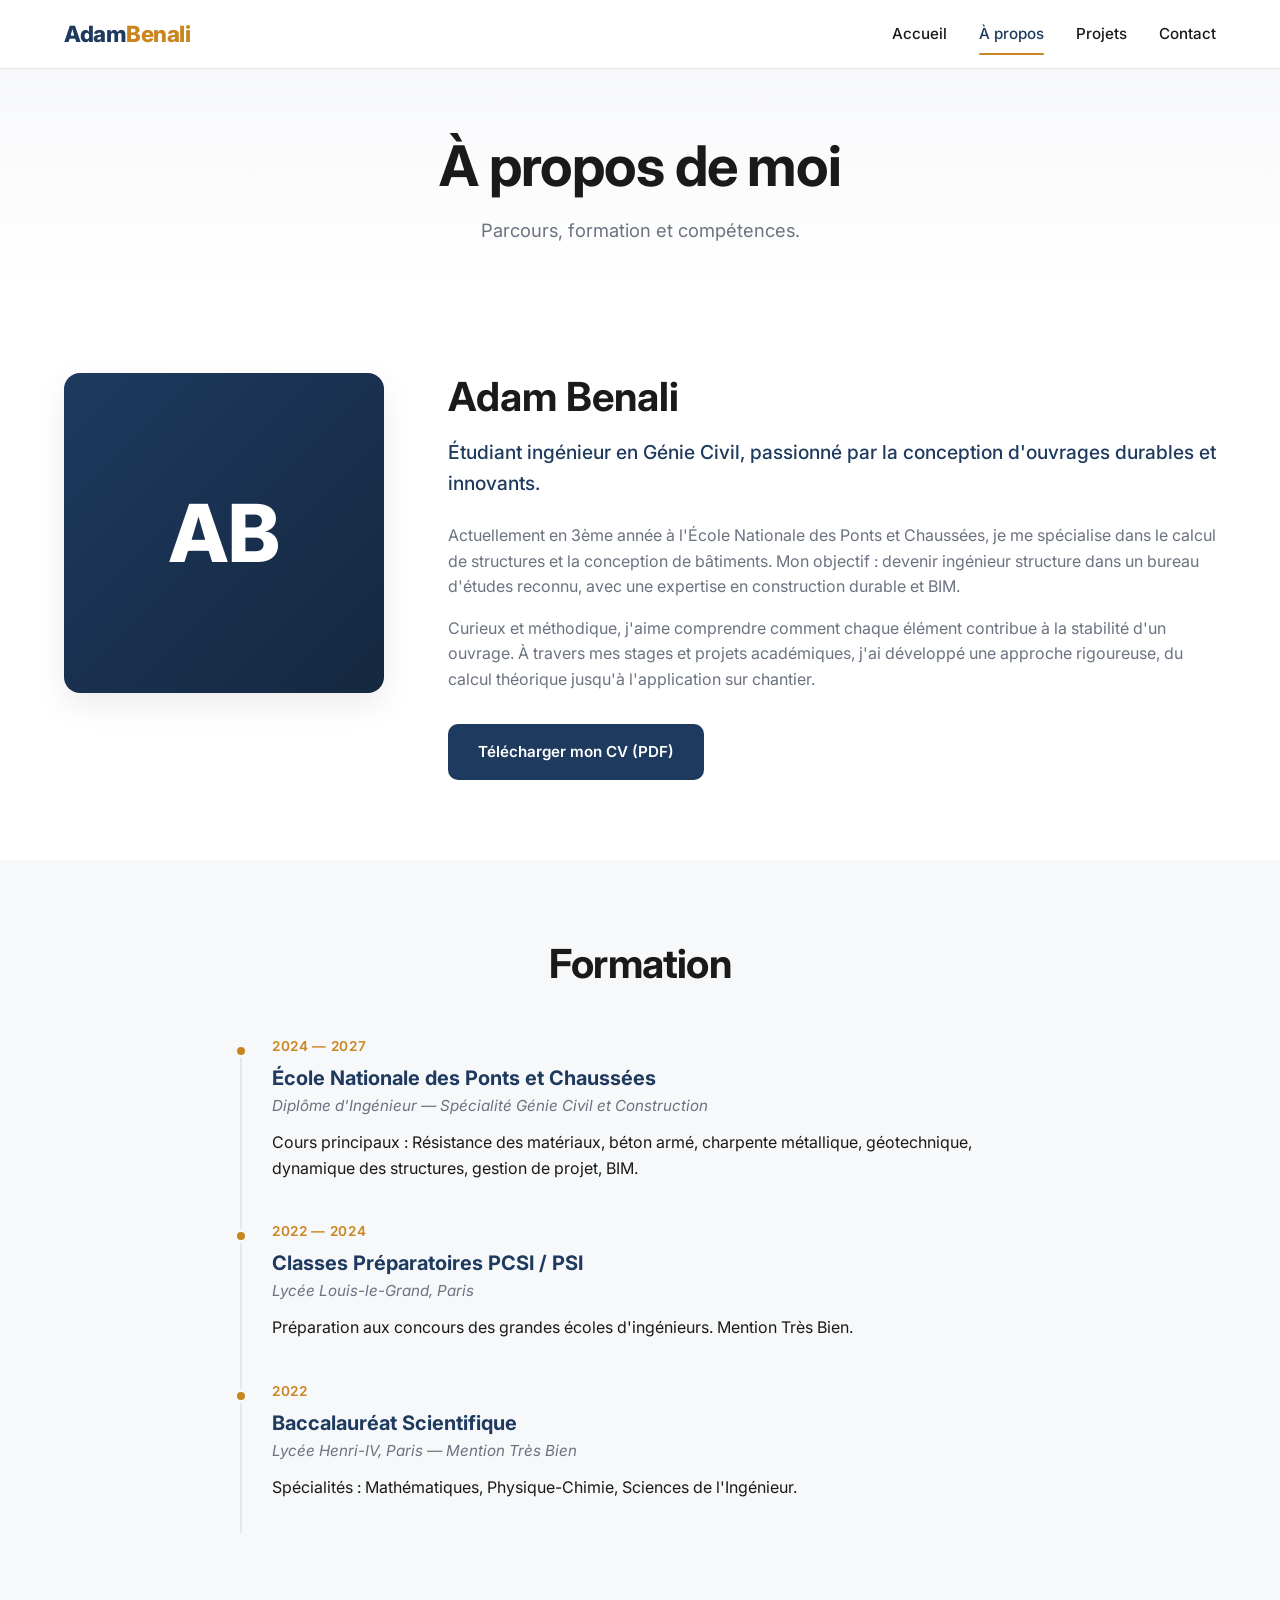
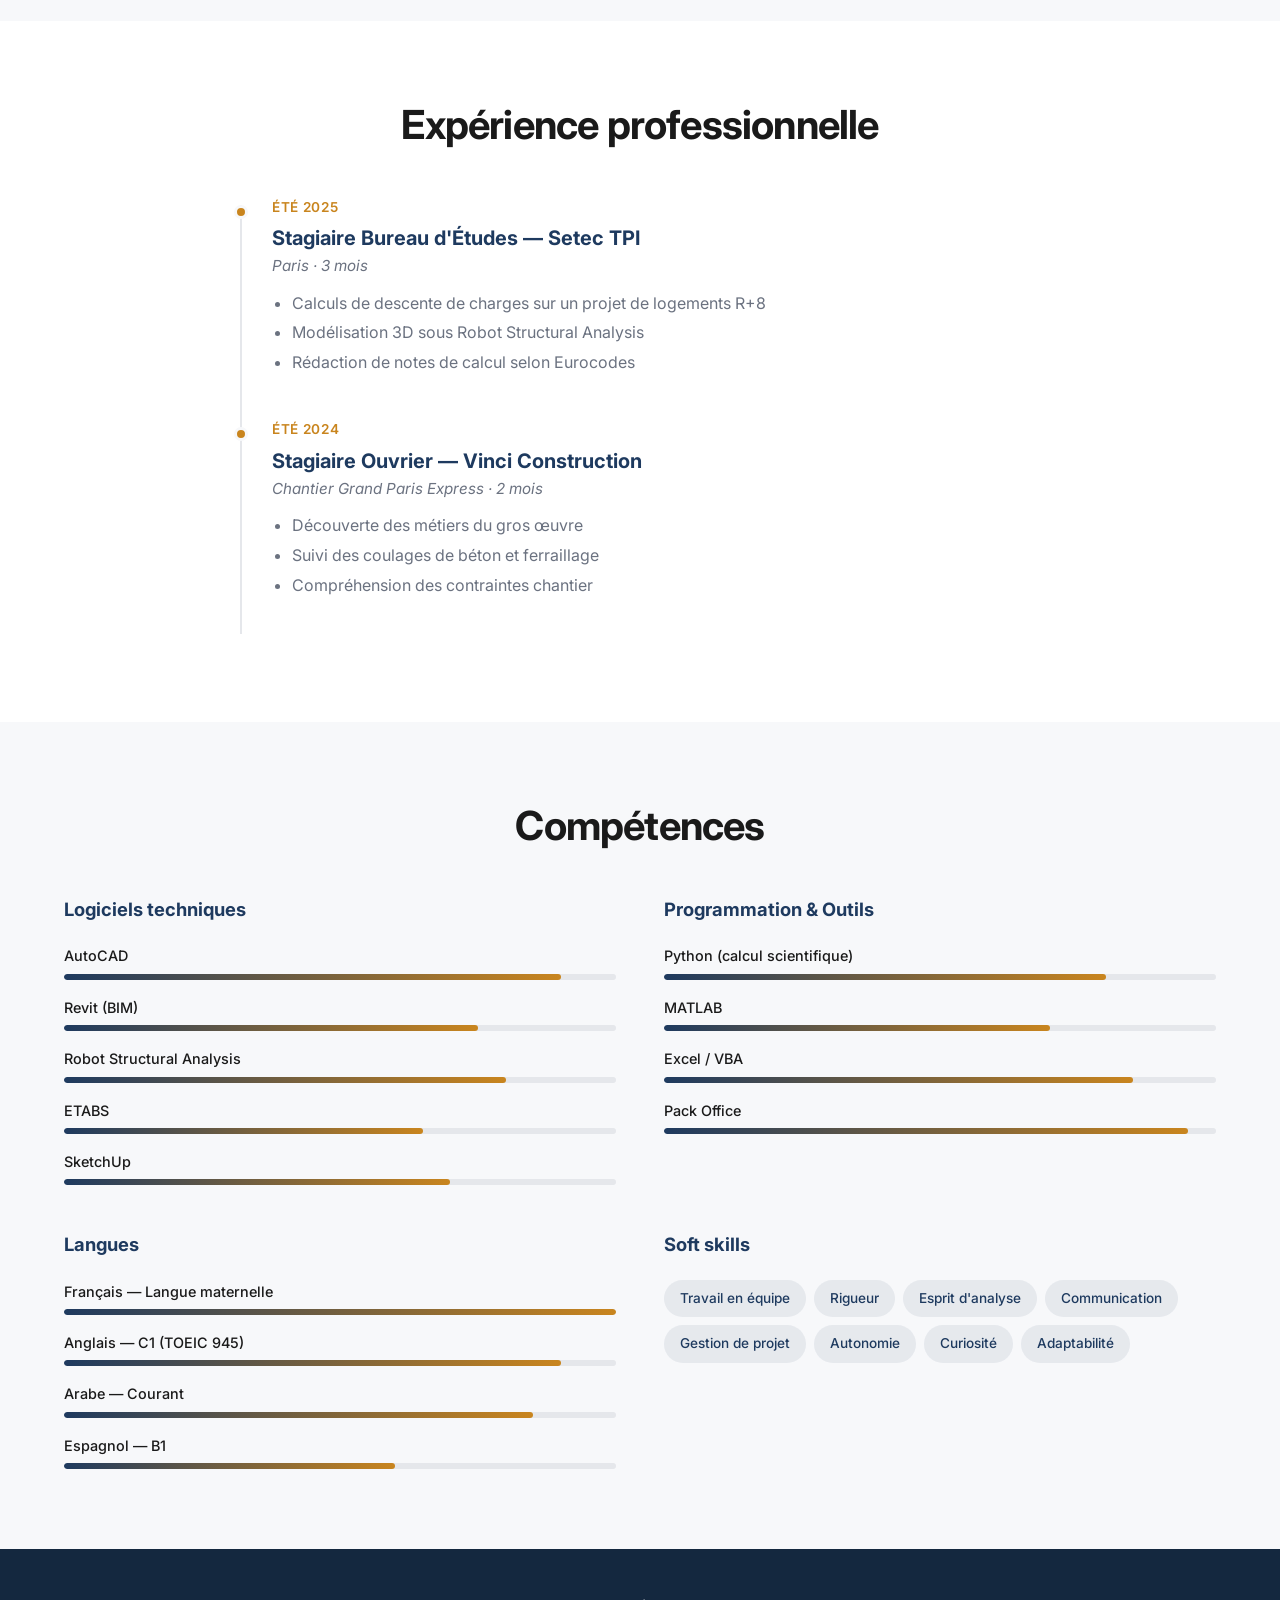
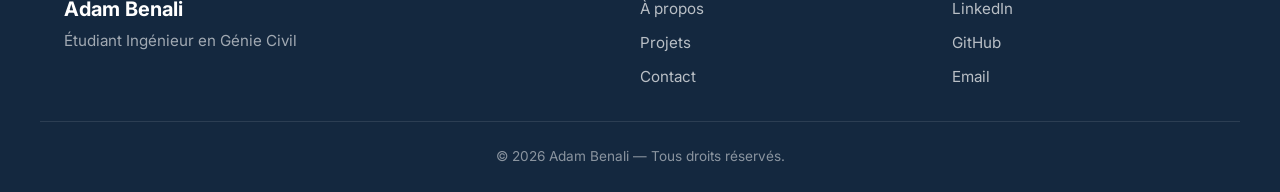
==== about.html @ 6bdb6b15 "Initial commit: portfolio Génie Civil (étudiant ingénieur 3e année) - 4 pages : Accueil, À propos, P" ====
<!DOCTYPE html>
<html lang="fr">
<head>
    <meta charset="UTF-8">
    <meta name="viewport" content="width=device-width, initial-scale=1.0">
    <title>À propos — Adam Benali</title>
    <link rel="stylesheet" href="css/style.css">
    <link rel="preconnect" href="https://fonts.googleapis.com">
    <link rel="preconnect" href="https://fonts.gstatic.com" crossorigin>
    <link href="https://fonts.googleapis.com/css2?family=Inter:wght@300;400;500;600;700;800&display=swap" rel="stylesheet">
</head>
<body>
    <nav class="navbar">
        <div class="container nav-container">
            <a href="index.html" class="logo">Adam<span>Benali</span></a>
            <button class="nav-toggle" aria-label="Menu">
                <span></span><span></span><span></span>
            </button>
            <ul class="nav-links">
                <li><a href="index.html">Accueil</a></li>
                <li><a href="about.html" class="active">À propos</a></li>
                <li><a href="projects.html">Projets</a></li>
                <li><a href="contact.html">Contact</a></li>
            </ul>
        </div>
    </nav>

    <section class="page-header">
        <div class="container">
            <h1>À propos de moi</h1>
            <p>Parcours, formation et compétences.</p>
        </div>
    </section>

    <section class="section">
        <div class="container">
            <div class="about-grid">
                <div class="about-photo">
                    <div class="photo-placeholder">
                        <span>AB</span>
                    </div>
                </div>
                <div class="about-text">
                    <h2>Adam Benali</h2>
                    <p class="lead">Étudiant ingénieur en Génie Civil, passionné par la conception d'ouvrages durables et innovants.</p>
                    <p>
                        Actuellement en 3ème année à l'École Nationale des Ponts et Chaussées, je me spécialise
                        dans le calcul de structures et la conception de bâtiments. Mon objectif : devenir
                        ingénieur structure dans un bureau d'études reconnu, avec une expertise en construction
                        durable et BIM.
                    </p>
                    <p>
                        Curieux et méthodique, j'aime comprendre comment chaque élément contribue à la stabilité
                        d'un ouvrage. À travers mes stages et projets académiques, j'ai développé une approche
                        rigoureuse, du calcul théorique jusqu'à l'application sur chantier.
                    </p>
                    <a href="files/CV_Adam_Benali.pdf" class="btn btn-primary" download>Télécharger mon CV (PDF)</a>
                </div>
            </div>
        </div>
    </section>

    <section class="section section-alt">
        <div class="container">
            <div class="section-header">
                <h2>Formation</h2>
            </div>
            <div class="timeline">
                <div class="timeline-item">
                    <div class="timeline-date">2024 — 2027</div>
                    <div class="timeline-content">
                        <h3>École Nationale des Ponts et Chaussées</h3>
                        <p class="timeline-sub">Diplôme d'Ingénieur — Spécialité Génie Civil et Construction</p>
                        <p>Cours principaux : Résistance des matériaux, béton armé, charpente métallique, géotechnique, dynamique des structures, gestion de projet, BIM.</p>
                    </div>
                </div>
                <div class="timeline-item">
                    <div class="timeline-date">2022 — 2024</div>
                    <div class="timeline-content">
                        <h3>Classes Préparatoires PCSI / PSI</h3>
                        <p class="timeline-sub">Lycée Louis-le-Grand, Paris</p>
                        <p>Préparation aux concours des grandes écoles d'ingénieurs. Mention Très Bien.</p>
                    </div>
                </div>
                <div class="timeline-item">
                    <div class="timeline-date">2022</div>
                    <div class="timeline-content">
                        <h3>Baccalauréat Scientifique</h3>
                        <p class="timeline-sub">Lycée Henri-IV, Paris — Mention Très Bien</p>
                        <p>Spécialités : Mathématiques, Physique-Chimie, Sciences de l'Ingénieur.</p>
                    </div>
                </div>
            </div>
        </div>
    </section>

    <section class="section">
        <div class="container">
            <div class="section-header">
                <h2>Expérience professionnelle</h2>
            </div>
            <div class="timeline">
                <div class="timeline-item">
                    <div class="timeline-date">Été 2025</div>
                    <div class="timeline-content">
                        <h3>Stagiaire Bureau d'Études — Setec TPI</h3>
                        <p class="timeline-sub">Paris · 3 mois</p>
                        <ul>
                            <li>Calculs de descente de charges sur un projet de logements R+8</li>
                            <li>Modélisation 3D sous Robot Structural Analysis</li>
                            <li>Rédaction de notes de calcul selon Eurocodes</li>
                        </ul>
                    </div>
                </div>
                <div class="timeline-item">
                    <div class="timeline-date">Été 2024</div>
                    <div class="timeline-content">
                        <h3>Stagiaire Ouvrier — Vinci Construction</h3>
                        <p class="timeline-sub">Chantier Grand Paris Express · 2 mois</p>
                        <ul>
                            <li>Découverte des métiers du gros œuvre</li>
                            <li>Suivi des coulages de béton et ferraillage</li>
                            <li>Compréhension des contraintes chantier</li>
                        </ul>
                    </div>
                </div>
            </div>
        </div>
    </section>

    <section class="section section-alt">
        <div class="container">
            <div class="section-header">
                <h2>Compétences</h2>
            </div>
            <div class="skills-grid">
                <div class="skill-block">
                    <h3>Logiciels techniques</h3>
                    <div class="skill-list">
                        <div class="skill"><span>AutoCAD</span><div class="bar"><div style="width:90%"></div></div></div>
                        <div class="skill"><span>Revit (BIM)</span><div class="bar"><div style="width:75%"></div></div></div>
                        <div class="skill"><span>Robot Structural Analysis</span><div class="bar"><div style="width:80%"></div></div></div>
                        <div class="skill"><span>ETABS</span><div class="bar"><div style="width:65%"></div></div></div>
                        <div class="skill"><span>SketchUp</span><div class="bar"><div style="width:70%"></div></div></div>
                    </div>
                </div>
                <div class="skill-block">
                    <h3>Programmation & Outils</h3>
                    <div class="skill-list">
                        <div class="skill"><span>Python (calcul scientifique)</span><div class="bar"><div style="width:80%"></div></div></div>
                        <div class="skill"><span>MATLAB</span><div class="bar"><div style="width:70%"></div></div></div>
                        <div class="skill"><span>Excel / VBA</span><div class="bar"><div style="width:85%"></div></div></div>
                        <div class="skill"><span>Pack Office</span><div class="bar"><div style="width:95%"></div></div></div>
                    </div>
                </div>
                <div class="skill-block">
                    <h3>Langues</h3>
                    <div class="skill-list">
                        <div class="skill"><span>Français — Langue maternelle</span><div class="bar"><div style="width:100%"></div></div></div>
                        <div class="skill"><span>Anglais — C1 (TOEIC 945)</span><div class="bar"><div style="width:90%"></div></div></div>
                        <div class="skill"><span>Arabe — Courant</span><div class="bar"><div style="width:85%"></div></div></div>
                        <div class="skill"><span>Espagnol — B1</span><div class="bar"><div style="width:60%"></div></div></div>
                    </div>
                </div>
                <div class="skill-block">
                    <h3>Soft skills</h3>
                    <div class="tags">
                        <span class="tag">Travail en équipe</span>
                        <span class="tag">Rigueur</span>
                        <span class="tag">Esprit d'analyse</span>
                        <span class="tag">Communication</span>
                        <span class="tag">Gestion de projet</span>
                        <span class="tag">Autonomie</span>
                        <span class="tag">Curiosité</span>
                        <span class="tag">Adaptabilité</span>
                    </div>
                </div>
            </div>
        </div>
    </section>

    <footer class="footer">
        <div class="container footer-container">
            <div class="footer-brand">
                <h3>Adam Benali</h3>
                <p>Étudiant Ingénieur en Génie Civil</p>
            </div>
            <div class="footer-links">
                <a href="about.html">À propos</a>
                <a href="projects.html">Projets</a>
                <a href="contact.html">Contact</a>
            </div>
            <div class="footer-social">
                <a href="#" aria-label="LinkedIn">LinkedIn</a>
                <a href="#" aria-label="GitHub">GitHub</a>
                <a href="mailto:adam.benali@example.com" aria-label="Email">Email</a>
            </div>
        </div>
        <div class="footer-bottom">
            <p>© 2026 Adam Benali — Tous droits réservés.</p>
        </div>
    </footer>

    <script src="js/main.js"></script>
</body>
</html>
---- css/style.css ----
/* ============================================
   Adam Benali — Portfolio Génie Civil
   Reset + Base
   ============================================ */
*, *::before, *::after {
    box-sizing: border-box;
    margin: 0;
    padding: 0;
}

:root {
    --color-primary: #1e3a5f;
    --color-primary-dark: #14283f;
    --color-accent: #c9851e;
    --color-accent-light: #e8a647;
    --color-text: #1a1a1a;
    --color-text-muted: #6b7280;
    --color-bg: #ffffff;
    --color-bg-alt: #f7f8fa;
    --color-border: #e5e7eb;
    --color-card: #ffffff;

    --shadow-sm: 0 1px 2px rgba(0,0,0,0.04);
    --shadow-md: 0 4px 12px rgba(0,0,0,0.06);
    --shadow-lg: 0 12px 32px rgba(0,0,0,0.08);

    --radius-sm: 6px;
    --radius-md: 10px;
    --radius-lg: 16px;

    --transition: 0.3s cubic-bezier(0.4, 0, 0.2, 1);

    --container-max: 1200px;
}

html {
    scroll-behavior: smooth;
}

body {
    font-family: 'Inter', -apple-system, BlinkMacSystemFont, sans-serif;
    font-size: 16px;
    line-height: 1.6;
    color: var(--color-text);
    background: var(--color-bg);
    -webkit-font-smoothing: antialiased;
}

img {
    max-width: 100%;
    display: block;
}

a {
    color: var(--color-primary);
    text-decoration: none;
    transition: color var(--transition);
}

a:hover {
    color: var(--color-accent);
}

h1, h2, h3, h4 {
    font-weight: 700;
    line-height: 1.2;
    color: var(--color-text);
}

h1 { font-size: clamp(2rem, 5vw, 3.5rem); }
h2 { font-size: clamp(1.75rem, 3.5vw, 2.5rem); }
h3 { font-size: 1.25rem; }

.container {
    max-width: var(--container-max);
    margin: 0 auto;
    padding: 0 1.5rem;
}

/* ============================================
   Navbar
   ============================================ */
.navbar {
    position: sticky;
    top: 0;
    z-index: 100;
    background: rgba(255, 255, 255, 0.95);
    backdrop-filter: blur(10px);
    -webkit-backdrop-filter: blur(10px);
    border-bottom: 1px solid var(--color-border);
}

.nav-container {
    display: flex;
    align-items: center;
    justify-content: space-between;
    padding-top: 1rem;
    padding-bottom: 1rem;
}

.logo {
    font-weight: 800;
    font-size: 1.4rem;
    color: var(--color-primary);
    letter-spacing: -0.02em;
}

.logo span {
    color: var(--color-accent);
}

.nav-links {
    display: flex;
    gap: 2rem;
    list-style: none;
}

.nav-links a {
    color: var(--color-text);
    font-weight: 500;
    font-size: 0.95rem;
    position: relative;
    padding: 0.5rem 0;
}

.nav-links a.active,
.nav-links a:hover {
    color: var(--color-primary);
}

.nav-links a.active::after {
    content: '';
    position: absolute;
    bottom: -4px;
    left: 0;
    right: 0;
    height: 2px;
    background: var(--color-accent);
    border-radius: 2px;
}

.nav-toggle {
    display: none;
    background: none;
    border: none;
    cursor: pointer;
    flex-direction: column;
    gap: 5px;
    padding: 8px;
}

.nav-toggle span {
    width: 24px;
    height: 2px;
    background: var(--color-text);
    transition: all var(--transition);
}

/* ============================================
   Hero
   ============================================ */
.hero {
    padding: 5rem 0 6rem;
    background: linear-gradient(180deg, #ffffff 0%, var(--color-bg-alt) 100%);
    position: relative;
    overflow: hidden;
}

.hero::before {
    content: '';
    position: absolute;
    top: -50%;
    right: -10%;
    width: 600px;
    height: 600px;
    background: radial-gradient(circle, rgba(201, 133, 30, 0.08), transparent 70%);
    border-radius: 50%;
}

.hero-container {
    display: grid;
    grid-template-columns: 1.2fr 1fr;
    gap: 4rem;
    align-items: center;
    position: relative;
}

.hero-tag {
    display: inline-block;
    padding: 0.5rem 1rem;
    background: rgba(30, 58, 95, 0.08);
    color: var(--color-primary);
    border-radius: 100px;
    font-size: 0.85rem;
    font-weight: 600;
    margin-bottom: 1.5rem;
    letter-spacing: 0.02em;
}

.hero h1 {
    margin-bottom: 1.5rem;
    letter-spacing: -0.02em;
}

.hero .accent {
    color: var(--color-accent);
}

.hero-subtitle {
    font-size: 1.15rem;
    color: var(--color-text-muted);
    margin-bottom: 2rem;
    max-width: 540px;
}

.hero-cta {
    display: flex;
    gap: 1rem;
    flex-wrap: wrap;
}

.hero-card {
    background: var(--color-card);
    border-radius: var(--radius-lg);
    padding: 2.5rem;
    box-shadow: var(--shadow-lg);
    border: 1px solid var(--color-border);
}

.hero-card-grid {
    display: grid;
    grid-template-columns: 1fr 1fr;
    gap: 2rem;
}

.stat {
    display: flex;
    flex-direction: column;
}

.stat-num {
    font-size: 2.5rem;
    font-weight: 800;
    color: var(--color-primary);
    line-height: 1;
}

.stat-label {
    margin-top: 0.5rem;
    color: var(--color-text-muted);
    font-size: 0.9rem;
}

/* ============================================
   Buttons
   ============================================ */
.btn {
    display: inline-flex;
    align-items: center;
    justify-content: center;
    padding: 0.85rem 1.75rem;
    border-radius: var(--radius-md);
    font-weight: 600;
    font-size: 0.95rem;
    cursor: pointer;
    border: 2px solid transparent;
    transition: all var(--transition);
    text-decoration: none;
}

.btn-primary {
    background: var(--color-primary);
    color: white;
}

.btn-primary:hover {
    background: var(--color-primary-dark);
    color: white;
    transform: translateY(-2px);
    box-shadow: var(--shadow-md);
}

.btn-outline {
    background: transparent;
    color: var(--color-primary);
    border-color: var(--color-primary);
}

.btn-outline:hover {
    background: var(--color-primary);
    color: white;
}

/* ============================================
   Sections
   ============================================ */
.section {
    padding: 5rem 0;
}

.section-alt {
    background: var(--color-bg-alt);
}

.section-header {
    text-align: center;
    max-width: 700px;
    margin: 0 auto 3rem;
}

.section-header h2 {
    margin-bottom: 1rem;
    letter-spacing: -0.02em;
}

.section-header p {
    color: var(--color-text-muted);
    font-size: 1.1rem;
}

.section-cta {
    text-align: center;
    margin-top: 3rem;
}

/* ============================================
   Cards (expertise)
   ============================================ */
.grid-3 {
    display: grid;
    grid-template-columns: repeat(auto-fit, minmax(280px, 1fr));
    gap: 1.5rem;
}

.card {
    background: var(--color-card);
    padding: 2rem;
    border-radius: var(--radius-md);
    border: 1px solid var(--color-border);
    transition: all var(--transition);
}

.card:hover {
    transform: translateY(-4px);
    box-shadow: var(--shadow-lg);
    border-color: var(--color-accent);
}

.card-icon {
    font-size: 2.5rem;
    margin-bottom: 1rem;
}

.card h3 {
    margin-bottom: 0.5rem;
    color: var(--color-primary);
}

.card p {
    color: var(--color-text-muted);
    font-size: 0.95rem;
}

/* ============================================
   Project Previews (home)
   ============================================ */
.project-preview {
    display: block;
    background: var(--color-card);
    border-radius: var(--radius-md);
    overflow: hidden;
    border: 1px solid var(--color-border);
    transition: all var(--transition);
    color: var(--color-text);
}

.project-preview:hover {
    transform: translateY(-6px);
    box-shadow: var(--shadow-lg);
    color: var(--color-text);
}

.project-image {
    aspect-ratio: 16 / 10;
    position: relative;
    display: flex;
    align-items: flex-end;
    padding: 1.25rem;
}

.project-tag {
    background: rgba(255, 255, 255, 0.95);
    color: var(--color-primary);
    padding: 0.35rem 0.85rem;
    border-radius: 100px;
    font-size: 0.8rem;
    font-weight: 600;
}

.project-info {
    padding: 1.5rem;
}

.project-info h3 {
    margin-bottom: 0.5rem;
    color: var(--color-primary);
}

.project-info p {
    color: var(--color-text-muted);
    font-size: 0.95rem;
}

/* ============================================
   Page Header
   ============================================ */
.page-header {
    padding: 4rem 0 3rem;
    background: linear-gradient(180deg, var(--color-bg-alt) 0%, #ffffff 100%);
    text-align: center;
}

.page-header h1 {
    margin-bottom: 1rem;
    letter-spacing: -0.02em;
}

.page-header p {
    color: var(--color-text-muted);
    font-size: 1.15rem;
    max-width: 600px;
    margin: 0 auto;
}

/* ============================================
   About Page
   ============================================ */
.about-grid {
    display: grid;
    grid-template-columns: 320px 1fr;
    gap: 4rem;
    align-items: start;
}

.about-photo {
    position: sticky;
    top: 100px;
}

.photo-placeholder {
    aspect-ratio: 1;
    background: linear-gradient(135deg, var(--color-primary), var(--color-primary-dark));
    border-radius: var(--radius-lg);
    display: flex;
    align-items: center;
    justify-content: center;
    color: white;
    font-size: 5rem;
    font-weight: 800;
    box-shadow: var(--shadow-lg);
}

.about-text .lead {
    font-size: 1.2rem;
    color: var(--color-primary);
    font-weight: 500;
    margin-bottom: 1.5rem;
}

.about-text h2 {
    margin-bottom: 1rem;
}

.about-text p {
    margin-bottom: 1rem;
    color: var(--color-text-muted);
}

.about-text .btn {
    margin-top: 1rem;
}

/* ============================================
   Timeline
   ============================================ */
.timeline {
    max-width: 800px;
    margin: 0 auto;
    position: relative;
    padding-left: 2rem;
}

.timeline::before {
    content: '';
    position: absolute;
    left: 0;
    top: 8px;
    bottom: 8px;
    width: 2px;
    background: var(--color-border);
}

.timeline-item {
    position: relative;
    padding-bottom: 2.5rem;
}

.timeline-item::before {
    content: '';
    position: absolute;
    left: -2.4rem;
    top: 8px;
    width: 14px;
    height: 14px;
    background: var(--color-accent);
    border-radius: 50%;
    border: 3px solid var(--color-bg-alt);
    z-index: 1;
}

.timeline-date {
    font-size: 0.85rem;
    color: var(--color-accent);
    font-weight: 600;
    margin-bottom: 0.5rem;
    text-transform: uppercase;
    letter-spacing: 0.05em;
}

.timeline-content h3 {
    color: var(--color-primary);
    margin-bottom: 0.25rem;
}

.timeline-sub {
    color: var(--color-text-muted);
    font-size: 0.95rem;
    margin-bottom: 0.75rem;
    font-style: italic;
}

.timeline-content ul {
    margin-left: 1.25rem;
    color: var(--color-text-muted);
}

.timeline-content li {
    margin-bottom: 0.25rem;
}

/* ============================================
   Skills
   ============================================ */
.skills-grid {
    display: grid;
    grid-template-columns: 1fr 1fr;
    gap: 3rem;
}

.skill-block h3 {
    color: var(--color-primary);
    margin-bottom: 1.5rem;
    font-size: 1.15rem;
}

.skill-list {
    display: flex;
    flex-direction: column;
    gap: 1rem;
}

.skill span {
    display: block;
    font-size: 0.9rem;
    margin-bottom: 0.4rem;
    color: var(--color-text);
    font-weight: 500;
}

.skill .bar {
    height: 6px;
    background: var(--color-border);
    border-radius: 3px;
    overflow: hidden;
}

.skill .bar > div {
    height: 100%;
    background: linear-gradient(90deg, var(--color-primary), var(--color-accent));
    border-radius: 3px;
    transition: width 1s ease;
}

.tags {
    display: flex;
    flex-wrap: wrap;
    gap: 0.5rem;
}

.tag {
    background: rgba(30, 58, 95, 0.08);
    color: var(--color-primary);
    padding: 0.5rem 1rem;
    border-radius: 100px;
    font-size: 0.85rem;
    font-weight: 500;
}

/* ============================================
   Projects Page
   ============================================ */
.filters {
    display: flex;
    flex-wrap: wrap;
    gap: 0.75rem;
    justify-content: center;
    margin-bottom: 3rem;
}

.filter-btn {
    padding: 0.6rem 1.25rem;
    border-radius: 100px;
    border: 1px solid var(--color-border);
    background: white;
    color: var(--color-text);
    cursor: pointer;
    font-weight: 500;
    font-size: 0.9rem;
    transition: all var(--transition);
}

.filter-btn:hover {
    border-color: var(--color-primary);
    color: var(--color-primary);
}

.filter-btn.active {
    background: var(--color-primary);
    color: white;
    border-color: var(--color-primary);
}

.projects-grid {
    display: grid;
    grid-template-columns: repeat(auto-fill, minmax(320px, 1fr));
    gap: 2rem;
}

.project-card {
    background: var(--color-card);
    border-radius: var(--radius-md);
    overflow: hidden;
    border: 1px solid var(--color-border);
    transition: all var(--transition);
}

.project-card.hidden {
    display: none;
}

.project-card:hover {
    transform: translateY(-4px);
    box-shadow: var(--shadow-lg);
}

.project-body {
    padding: 1.5rem;
}

.project-body h3 {
    color: var(--color-primary);
    margin-bottom: 0.4rem;
}

.project-meta {
    color: var(--color-accent);
    font-size: 0.85rem;
    font-weight: 600;
    text-transform: uppercase;
    letter-spacing: 0.03em;
    margin-bottom: 0.75rem;
}

.project-body p {
    color: var(--color-text-muted);
    font-size: 0.95rem;
    margin-bottom: 1rem;
}

.project-tags {
    display: flex;
    flex-wrap: wrap;
    gap: 0.5rem;
}

.tag-sm {
    background: var(--color-bg-alt);
    color: var(--color-text-muted);
    padding: 0.3rem 0.7rem;
    border-radius: 6px;
    font-size: 0.78rem;
    font-weight: 500;
}

/* ============================================
   Contact Page
   ============================================ */
.contact-grid {
    display: grid;
    grid-template-columns: 1fr 1.2fr;
    gap: 4rem;
    align-items: start;
}

.contact-info h2 {
    margin-bottom: 1rem;
    color: var(--color-primary);
}

.contact-info > p {
    color: var(--color-text-muted);
    margin-bottom: 2rem;
}

.contact-item {
    padding: 1.25rem 0;
    border-bottom: 1px solid var(--color-border);
}

.contact-item:last-child {
    border-bottom: none;
}

.contact-label {
    display: block;
    font-size: 0.8rem;
    color: var(--color-accent);
    font-weight: 600;
    text-transform: uppercase;
    letter-spacing: 0.05em;
    margin-bottom: 0.35rem;
}

.contact-item a, .contact-item span {
    color: var(--color-text);
    font-size: 1.05rem;
    font-weight: 500;
}

.contact-form-wrapper {
    background: var(--color-card);
    padding: 2.5rem;
    border-radius: var(--radius-lg);
    box-shadow: var(--shadow-md);
    border: 1px solid var(--color-border);
}

.contact-form h3 {
    color: var(--color-primary);
    margin-bottom: 1.5rem;
}

.form-group {
    margin-bottom: 1.25rem;
}

.form-group label {
    display: block;
    font-size: 0.9rem;
    font-weight: 500;
    margin-bottom: 0.5rem;
    color: var(--color-text);
}

.form-group input,
.form-group textarea,
.form-group select {
    width: 100%;
    padding: 0.75rem 1rem;
    border: 1px solid var(--color-border);
    border-radius: var(--radius-sm);
    font-family: inherit;
    font-size: 0.95rem;
    background: white;
    transition: all var(--transition);
}

.form-group input:focus,
.form-group textarea:focus,
.form-group select:focus {
    outline: none;
    border-color: var(--color-primary);
    box-shadow: 0 0 0 3px rgba(30, 58, 95, 0.1);
}

.form-group textarea {
    resize: vertical;
    min-height: 120px;
}

.contact-form .btn {
    width: 100%;
    margin-top: 0.5rem;
}

.form-note {
    font-size: 0.85rem;
    color: var(--color-text-muted);
    margin-top: 1rem;
    text-align: center;
}

/* ============================================
   Footer
   ============================================ */
.footer {
    background: var(--color-primary-dark);
    color: rgba(255, 255, 255, 0.85);
    padding: 3rem 0 1.5rem;
    margin-top: 0;
}

.footer-container {
    display: grid;
    grid-template-columns: 2fr 1fr 1fr;
    gap: 3rem;
    padding-bottom: 2rem;
    border-bottom: 1px solid rgba(255, 255, 255, 0.1);
}

.footer h3 {
    color: white;
    margin-bottom: 0.5rem;
}

.footer-brand p {
    color: rgba(255, 255, 255, 0.6);
    font-size: 0.95rem;
}

.footer-links,
.footer-social {
    display: flex;
    flex-direction: column;
    gap: 0.6rem;
}

.footer-links a,
.footer-social a {
    color: rgba(255, 255, 255, 0.7);
    font-size: 0.95rem;
}

.footer-links a:hover,
.footer-social a:hover {
    color: var(--color-accent-light);
}

.footer-bottom {
    padding-top: 1.5rem;
    text-align: center;
    color: rgba(255, 255, 255, 0.5);
    font-size: 0.85rem;
}

/* ============================================
   Responsive
   ============================================ */
@media (max-width: 900px) {
    .hero-container,
    .about-grid,
    .contact-grid {
        grid-template-columns: 1fr;
        gap: 2.5rem;
    }

    .about-photo {
        position: relative;
        top: 0;
        max-width: 280px;
        margin: 0 auto;
    }

    .skills-grid {
        grid-template-columns: 1fr;
        gap: 2rem;
    }

    .footer-container {
        grid-template-columns: 1fr;
        gap: 2rem;
        text-align: center;
    }

    .footer-links,
    .footer-social {
        align-items: center;
    }
}

@media (max-width: 720px) {
    .nav-toggle {
        display: flex;
    }

    .nav-links {
        position: absolute;
        top: 100%;
        left: 0;
        right: 0;
        background: white;
        flex-direction: column;
        padding: 1.5rem;
        gap: 1rem;
        border-bottom: 1px solid var(--color-border);
        box-shadow: var(--shadow-md);
        transform: translateY(-10px);
        opacity: 0;
        pointer-events: none;
        transition: all var(--transition);
    }

    .nav-links.open {
        transform: translateY(0);
        opacity: 1;
        pointer-events: all;
    }

    .hero {
        padding: 3rem 0 4rem;
    }

    .hero-card-grid {
        grid-template-columns: 1fr 1fr;
        gap: 1.5rem;
    }

    .section {
        padding: 3.5rem 0;
    }

    .hero-cta {
        flex-direction: column;
    }

    .hero-cta .btn {
        width: 100%;
    }

    .contact-form-wrapper {
        padding: 1.75rem;
    }
}
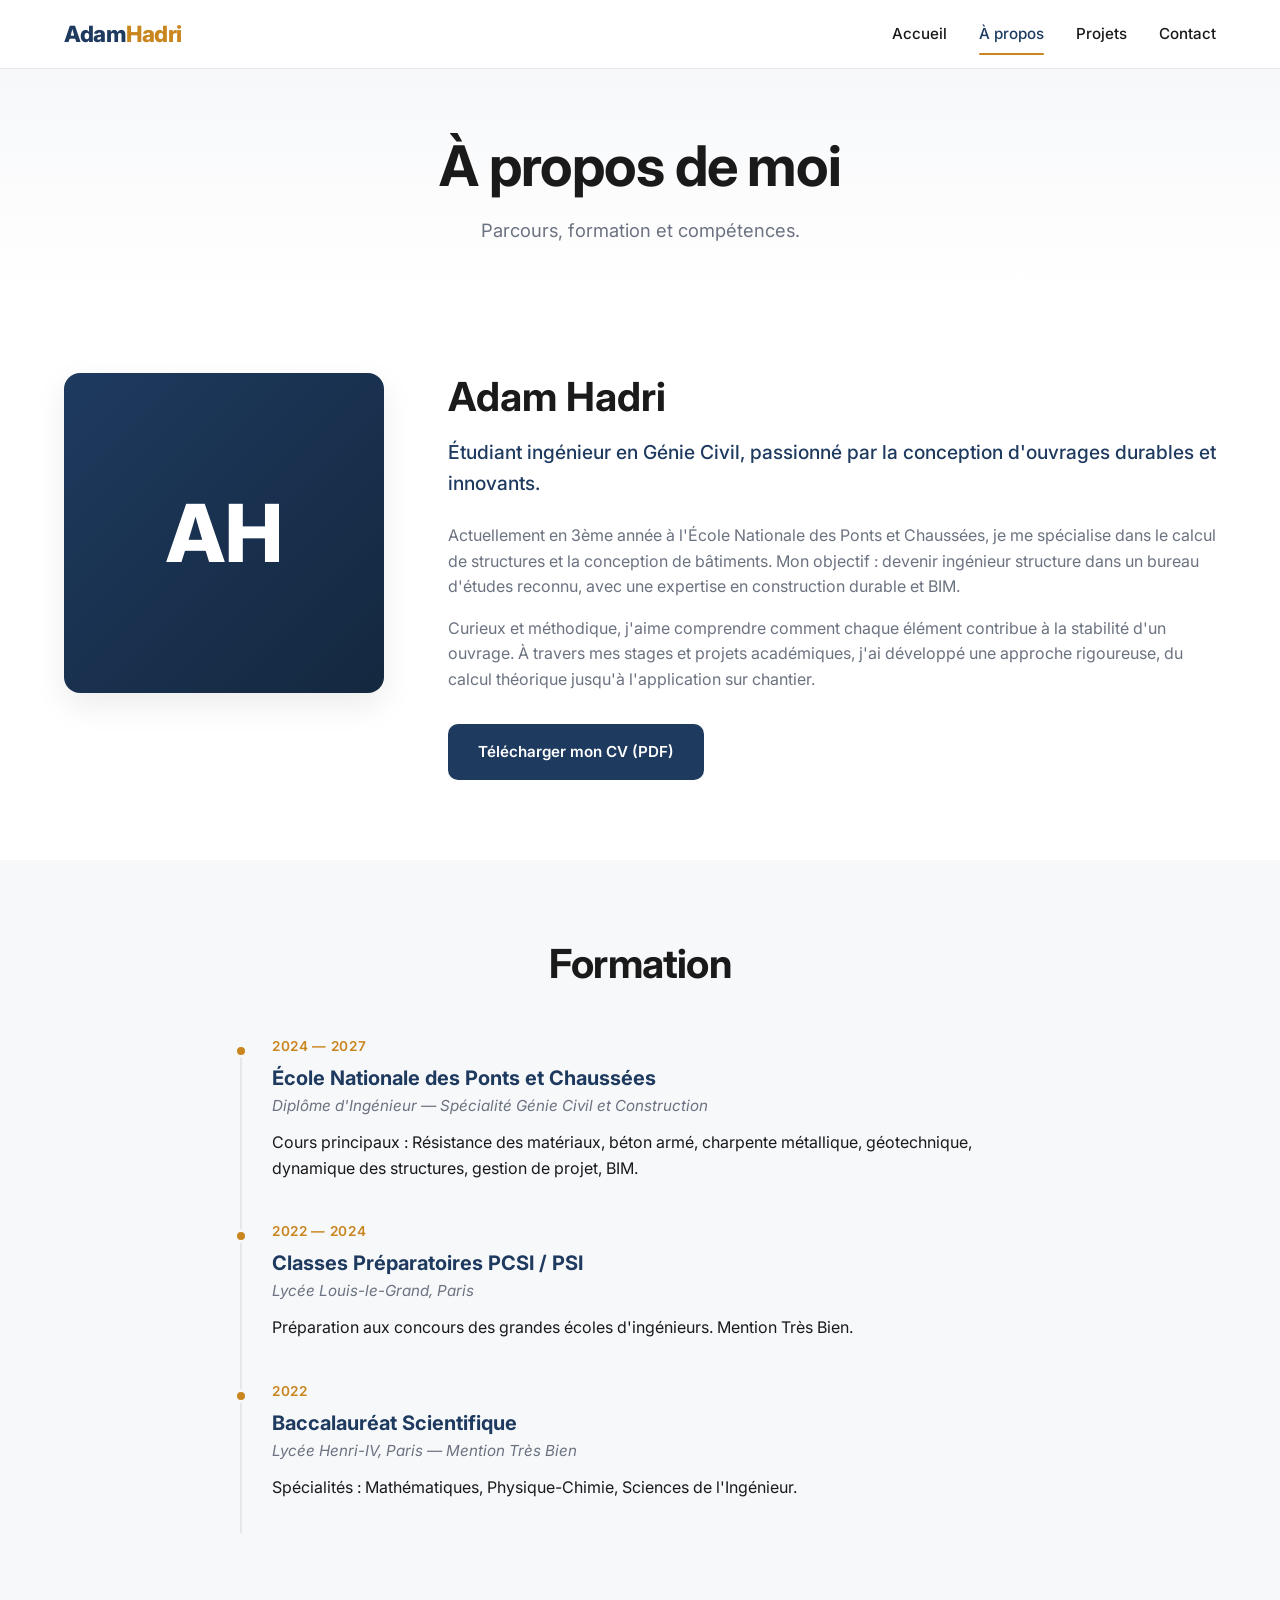
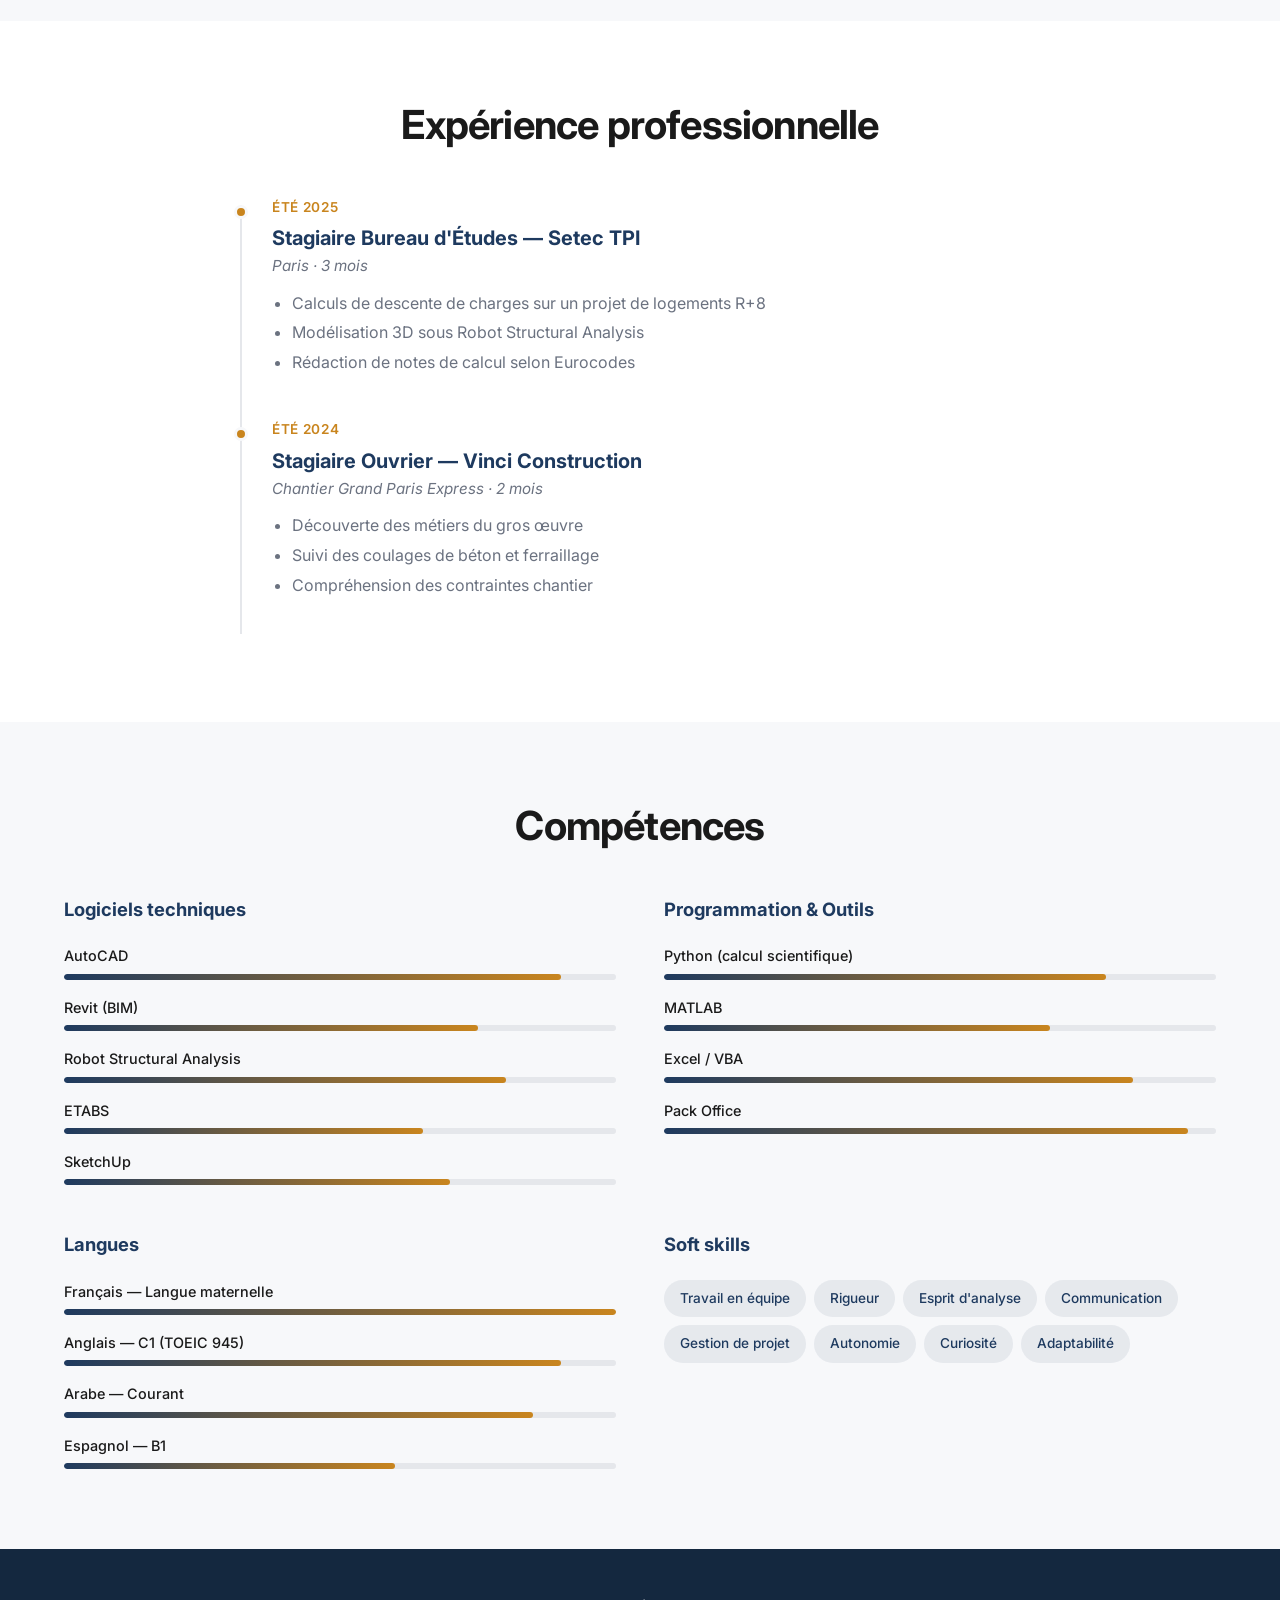
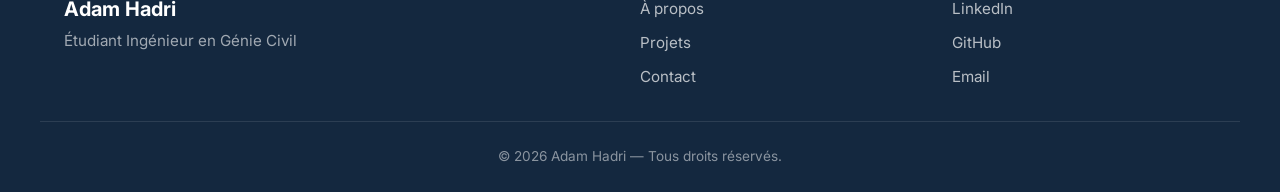
==== commit dab9e519: "Rename: Adam Benali → Adam Hadri" ====
--- a/about.html
+++ b/about.html
@@ -3,7 +3,7 @@
 <head>
     <meta charset="UTF-8">
     <meta name="viewport" content="width=device-width, initial-scale=1.0">
-    <title>À propos — Adam Benali</title>
+    <title>À propos — Adam Hadri</title>
     <link rel="stylesheet" href="css/style.css">
     <link rel="preconnect" href="https://fonts.googleapis.com">
     <link rel="preconnect" href="https://fonts.gstatic.com" crossorigin>
@@ -12,7 +12,7 @@
 <body>
     <nav class="navbar">
         <div class="container nav-container">
-            <a href="index.html" class="logo">Adam<span>Benali</span></a>
+            <a href="index.html" class="logo">Adam<span>Hadri</span></a>
             <button class="nav-toggle" aria-label="Menu">
                 <span></span><span></span><span></span>
             </button>
@@ -37,11 +37,11 @@
             <div class="about-grid">
                 <div class="about-photo">
                     <div class="photo-placeholder">
-                        <span>AB</span>
+                        <span>AH</span>
                     </div>
                 </div>
                 <div class="about-text">
-                    <h2>Adam Benali</h2>
+                    <h2>Adam Hadri</h2>
                     <p class="lead">Étudiant ingénieur en Génie Civil, passionné par la conception d'ouvrages durables et innovants.</p>
                     <p>
                         Actuellement en 3ème année à l'École Nationale des Ponts et Chaussées, je me spécialise
@@ -54,7 +54,7 @@
                         d'un ouvrage. À travers mes stages et projets académiques, j'ai développé une approche
                         rigoureuse, du calcul théorique jusqu'à l'application sur chantier.
                     </p>
-                    <a href="files/CV_Adam_Benali.pdf" class="btn btn-primary" download>Télécharger mon CV (PDF)</a>
+                    <a href="files/CV_Adam_Hadri.pdf" class="btn btn-primary" download>Télécharger mon CV (PDF)</a>
                 </div>
             </div>
         </div>
@@ -182,7 +182,7 @@
     <footer class="footer">
         <div class="container footer-container">
             <div class="footer-brand">
-                <h3>Adam Benali</h3>
+                <h3>Adam Hadri</h3>
                 <p>Étudiant Ingénieur en Génie Civil</p>
             </div>
             <div class="footer-links">
@@ -193,11 +193,11 @@
             <div class="footer-social">
                 <a href="#" aria-label="LinkedIn">LinkedIn</a>
                 <a href="#" aria-label="GitHub">GitHub</a>
-                <a href="mailto:adam.benali@example.com" aria-label="Email">Email</a>
+                <a href="mailto:adam.hadri@example.com" aria-label="Email">Email</a>
             </div>
         </div>
         <div class="footer-bottom">
-            <p>© 2026 Adam Benali — Tous droits réservés.</p>
+            <p>© 2026 Adam Hadri — Tous droits réservés.</p>
         </div>
     </footer>
 
--- a/css/style.css
+++ b/css/style.css
@@ -1,5 +1,5 @@
 /* ============================================
-   Adam Benali — Portfolio Génie Civil
+   Adam Hadri — Portfolio Génie Civil
    Reset + Base
    ============================================ */
 *, *::before, *::after {
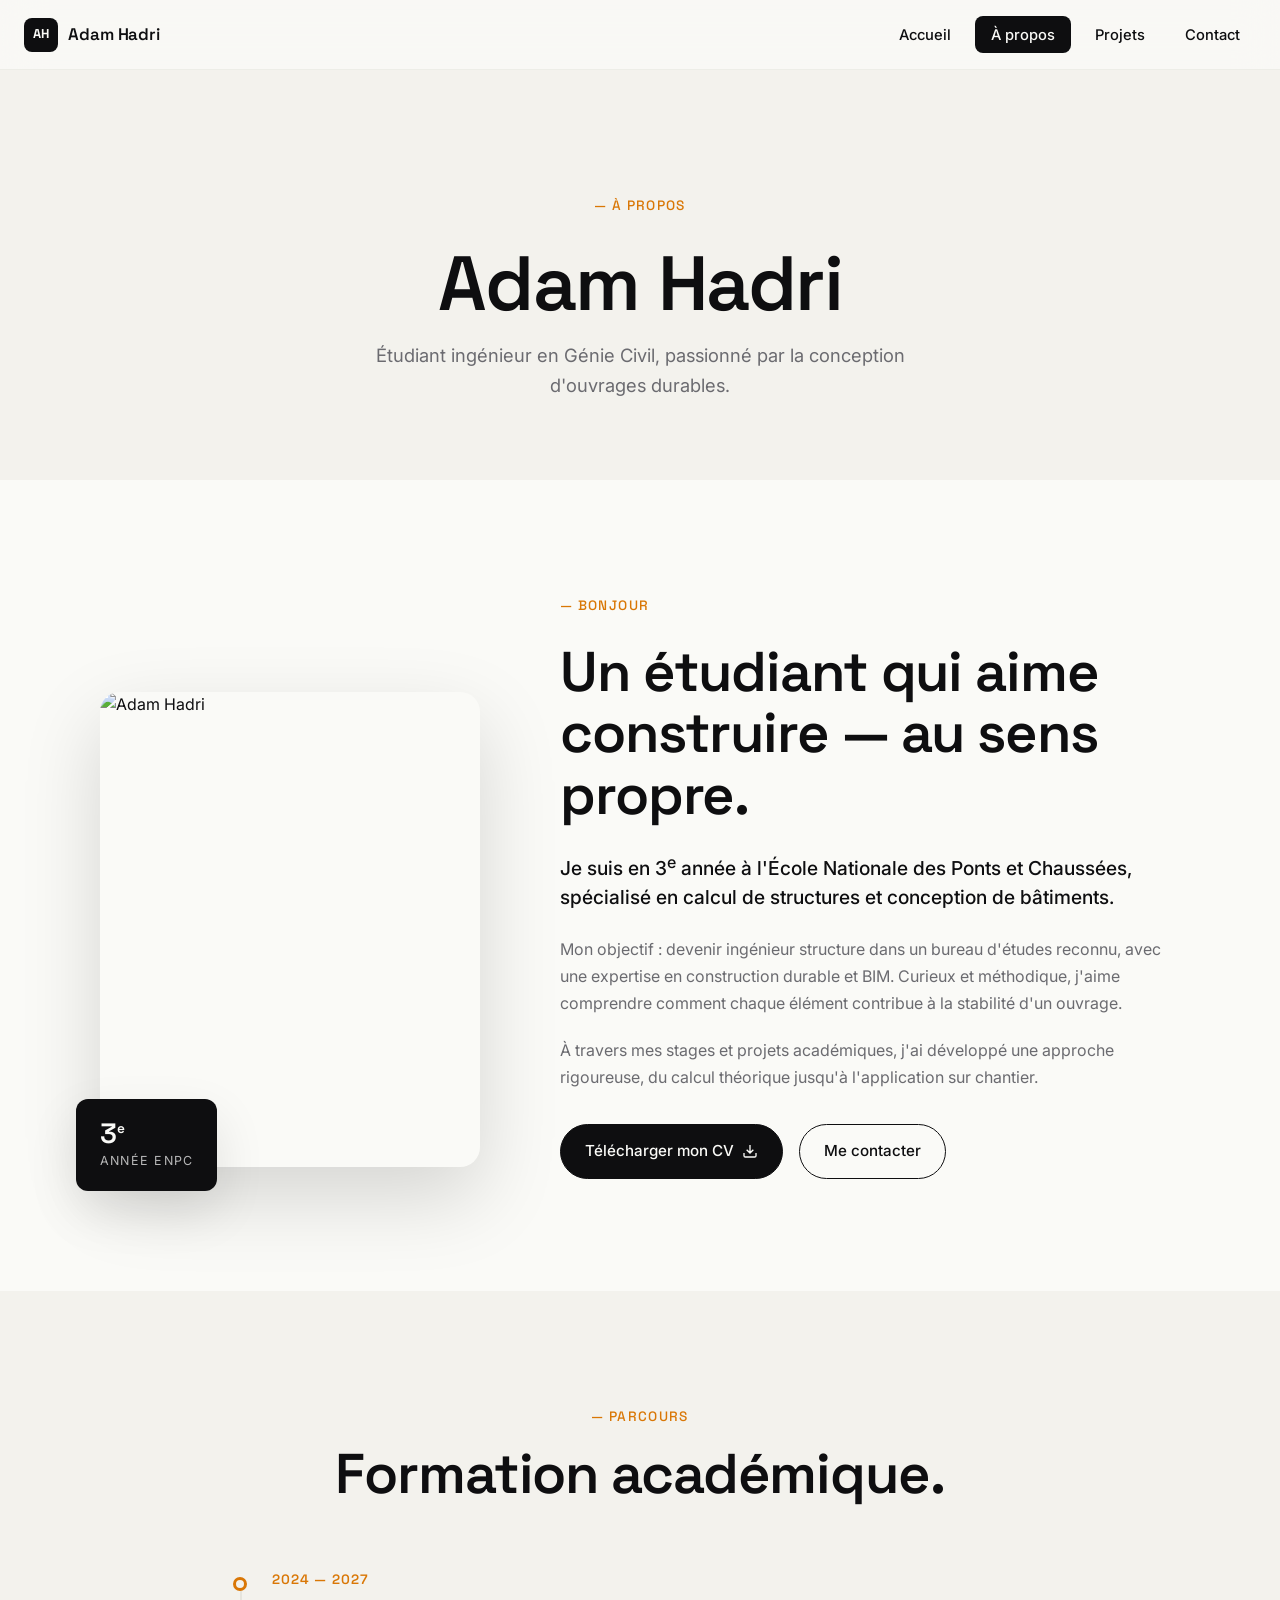
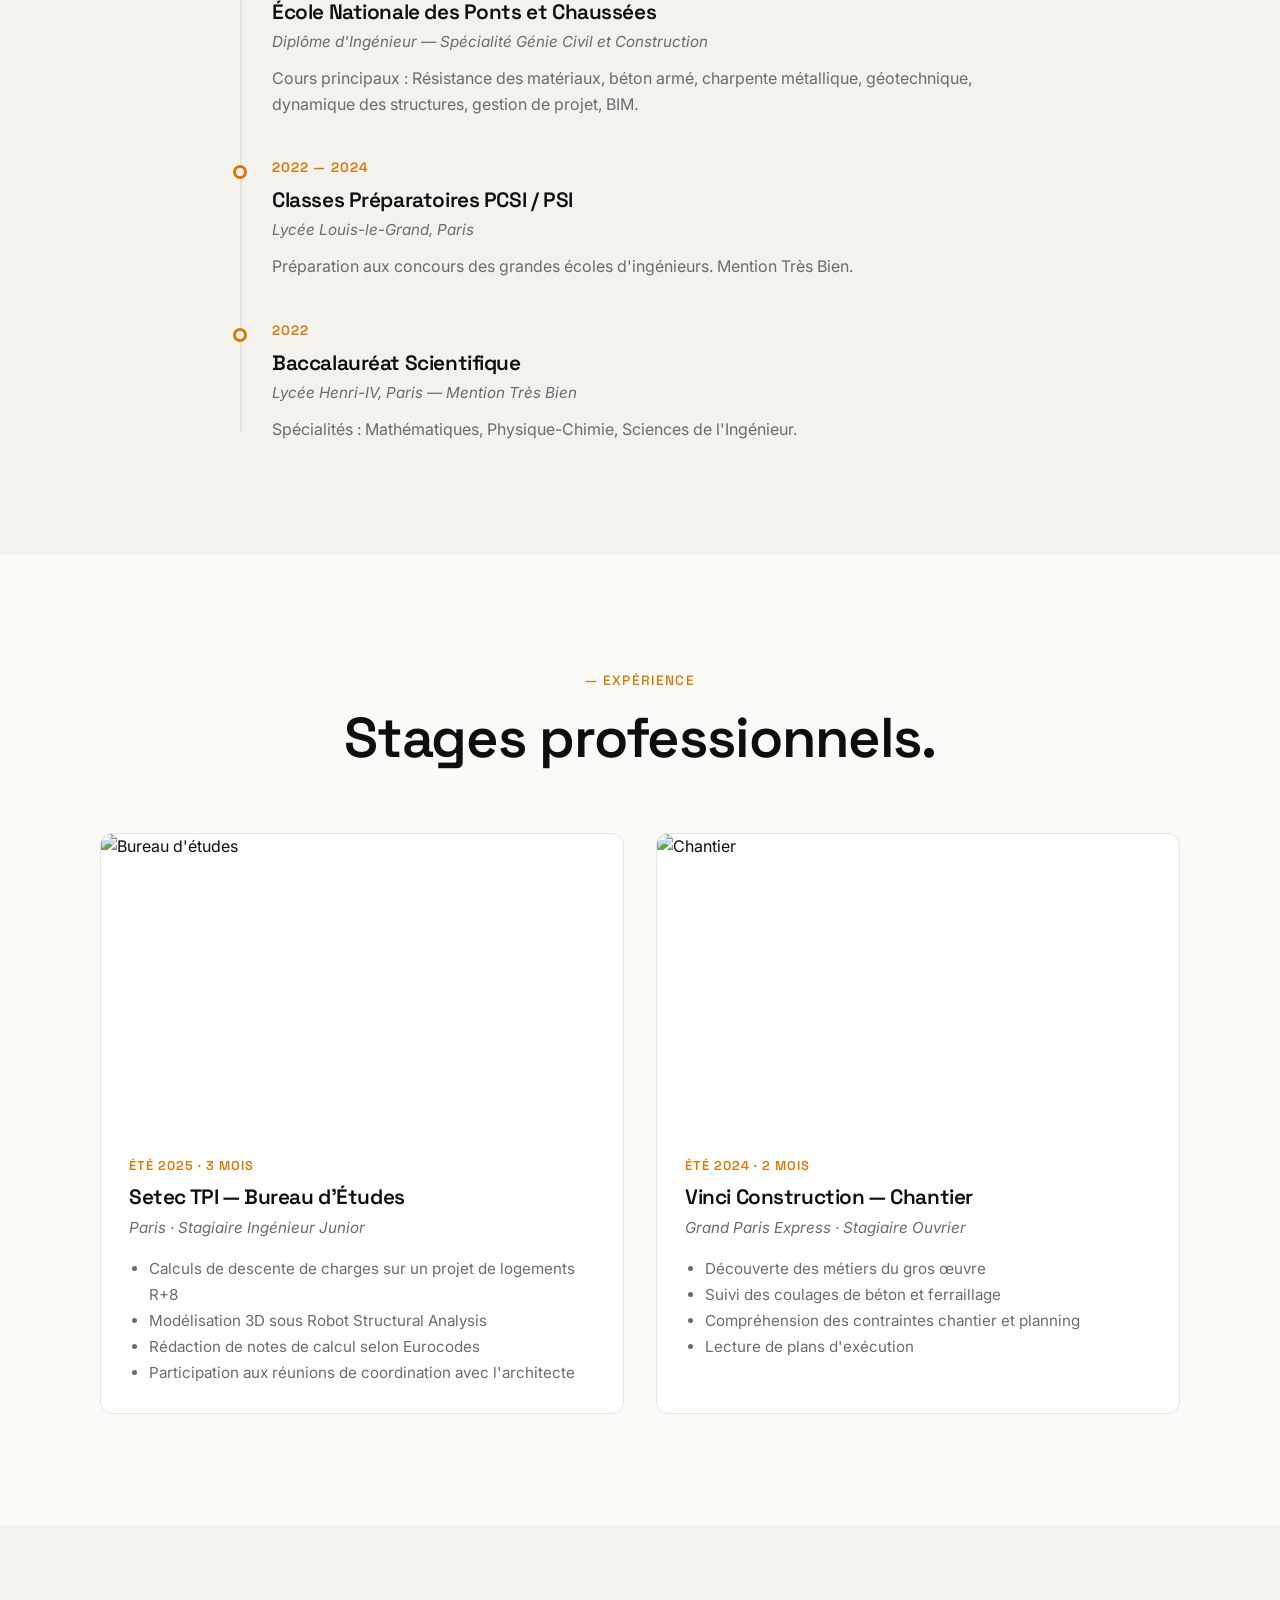
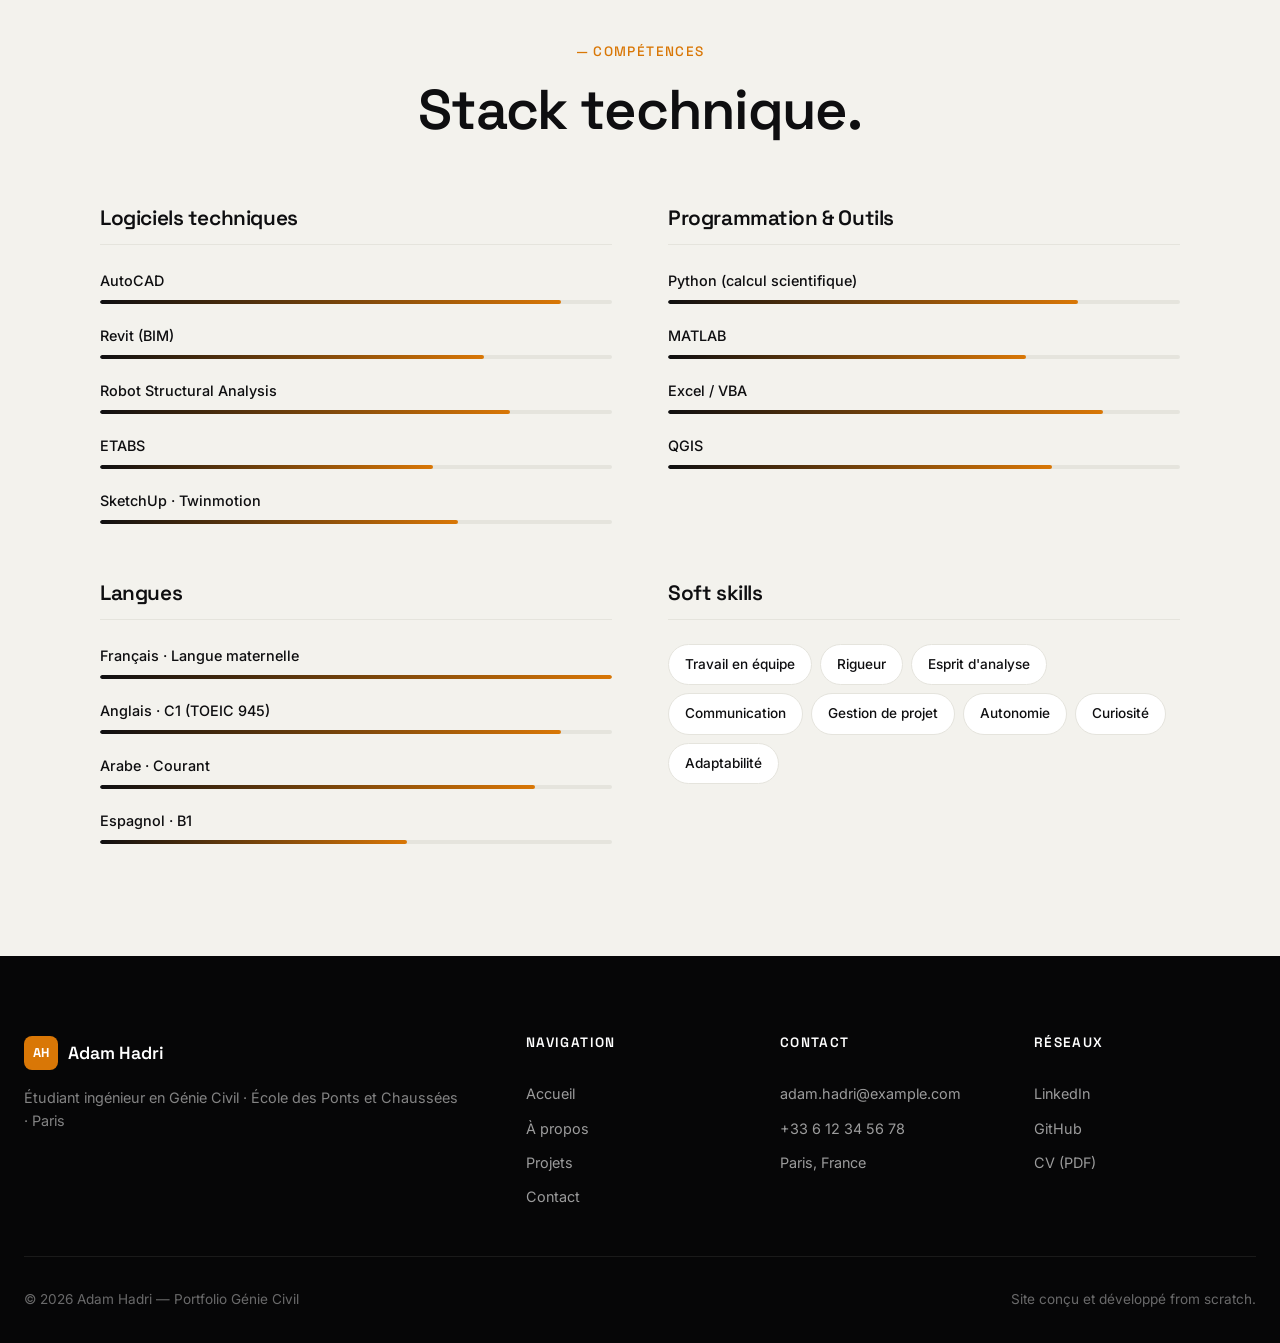
==== commit c01bf0d4: "Refonte design pro : images Unsplash + maquette 3D Three.js - Hero plein écran avec image architectu" ====
--- a/about.html
+++ b/about.html
@@ -7,12 +7,15 @@
     <link rel="stylesheet" href="css/style.css">
     <link rel="preconnect" href="https://fonts.googleapis.com">
     <link rel="preconnect" href="https://fonts.gstatic.com" crossorigin>
-    <link href="https://fonts.googleapis.com/css2?family=Inter:wght@300;400;500;600;700;800&display=swap" rel="stylesheet">
+    <link href="https://fonts.googleapis.com/css2?family=Space+Grotesk:wght@400;500;600;700&family=Inter:wght@300;400;500;600;700;800&display=swap" rel="stylesheet">
 </head>
 <body>
     <nav class="navbar">
         <div class="container nav-container">
-            <a href="index.html" class="logo">Adam<span>Hadri</span></a>
+            <a href="index.html" class="logo">
+                <span class="logo-mark">AH</span>
+                <span class="logo-text">Adam Hadri</span>
+            </a>
             <button class="nav-toggle" aria-label="Menu">
                 <span></span><span></span><span></span>
             </button>
@@ -27,8 +30,9 @@
 
     <section class="page-header">
         <div class="container">
-            <h1>À propos de moi</h1>
-            <p>Parcours, formation et compétences.</p>
+            <span class="section-eyebrow">— À propos</span>
+            <h1>Adam Hadri</h1>
+            <p>Étudiant ingénieur en Génie Civil, passionné par la conception d'ouvrages durables.</p>
         </div>
     </section>
 
@@ -36,25 +40,37 @@
         <div class="container">
             <div class="about-grid">
                 <div class="about-photo">
-                    <div class="photo-placeholder">
-                        <span>AH</span>
+                    <div class="about-photo-frame">
+                        <img src="https://images.unsplash.com/photo-1507003211169-0a1dd7228f2d?auto=format&fit=crop&w=600&q=80" alt="Adam Hadri">
+                    </div>
+                    <div class="about-photo-badge">
+                        <span class="badge-num">3<sup>e</sup></span>
+                        <span class="badge-label">année ENPC</span>
                     </div>
                 </div>
                 <div class="about-text">
-                    <h2>Adam Hadri</h2>
-                    <p class="lead">Étudiant ingénieur en Génie Civil, passionné par la conception d'ouvrages durables et innovants.</p>
-                    <p>
-                        Actuellement en 3ème année à l'École Nationale des Ponts et Chaussées, je me spécialise
-                        dans le calcul de structures et la conception de bâtiments. Mon objectif : devenir
-                        ingénieur structure dans un bureau d'études reconnu, avec une expertise en construction
-                        durable et BIM.
+                    <span class="section-eyebrow">— Bonjour</span>
+                    <h2>Un étudiant qui aime<br>construire — au sens propre.</h2>
+                    <p class="lead">
+                        Je suis en 3<sup>e</sup> année à l'École Nationale des Ponts et Chaussées,
+                        spécialisé en calcul de structures et conception de bâtiments.
                     </p>
                     <p>
-                        Curieux et méthodique, j'aime comprendre comment chaque élément contribue à la stabilité
-                        d'un ouvrage. À travers mes stages et projets académiques, j'ai développé une approche
+                        Mon objectif : devenir ingénieur structure dans un bureau d'études reconnu,
+                        avec une expertise en construction durable et BIM. Curieux et méthodique,
+                        j'aime comprendre comment chaque élément contribue à la stabilité d'un ouvrage.
+                    </p>
+                    <p>
+                        À travers mes stages et projets académiques, j'ai développé une approche
                         rigoureuse, du calcul théorique jusqu'à l'application sur chantier.
                     </p>
-                    <a href="files/CV_Adam_Hadri.pdf" class="btn btn-primary" download>Télécharger mon CV (PDF)</a>
+                    <div class="about-actions">
+                        <a href="files/CV_Adam_Hadri.pdf" class="btn btn-primary" download>
+                            Télécharger mon CV
+                            <svg width="16" height="16" viewBox="0 0 24 24" fill="none" stroke="currentColor" stroke-width="2"><path d="M21 15v4a2 2 0 01-2 2H5a2 2 0 01-2-2v-4M7 10l5 5 5-5M12 15V3"/></svg>
+                        </a>
+                        <a href="contact.html" class="btn btn-outline">Me contacter</a>
+                    </div>
                 </div>
             </div>
         </div>
@@ -63,7 +79,8 @@
     <section class="section section-alt">
         <div class="container">
             <div class="section-header">
-                <h2>Formation</h2>
+                <span class="section-eyebrow">— Parcours</span>
+                <h2>Formation académique.</h2>
             </div>
             <div class="timeline">
                 <div class="timeline-item">
@@ -97,33 +114,43 @@
     <section class="section">
         <div class="container">
             <div class="section-header">
-                <h2>Expérience professionnelle</h2>
-            </div>
-            <div class="timeline">
-                <div class="timeline-item">
-                    <div class="timeline-date">Été 2025</div>
-                    <div class="timeline-content">
-                        <h3>Stagiaire Bureau d'Études — Setec TPI</h3>
-                        <p class="timeline-sub">Paris · 3 mois</p>
+                <span class="section-eyebrow">— Expérience</span>
+                <h2>Stages professionnels.</h2>
+            </div>
+            <div class="exp-grid">
+                <article class="exp-card">
+                    <div class="exp-image">
+                        <img src="https://images.unsplash.com/photo-1497366216548-37526070297c?auto=format&fit=crop&w=900&q=80" alt="Bureau d'études">
+                    </div>
+                    <div class="exp-content">
+                        <span class="exp-date">Été 2025 · 3 mois</span>
+                        <h3>Setec TPI — Bureau d'Études</h3>
+                        <p class="exp-sub">Paris · Stagiaire Ingénieur Junior</p>
                         <ul>
                             <li>Calculs de descente de charges sur un projet de logements R+8</li>
                             <li>Modélisation 3D sous Robot Structural Analysis</li>
                             <li>Rédaction de notes de calcul selon Eurocodes</li>
+                            <li>Participation aux réunions de coordination avec l'architecte</li>
                         </ul>
                     </div>
-                </div>
-                <div class="timeline-item">
-                    <div class="timeline-date">Été 2024</div>
-                    <div class="timeline-content">
-                        <h3>Stagiaire Ouvrier — Vinci Construction</h3>
-                        <p class="timeline-sub">Chantier Grand Paris Express · 2 mois</p>
+                </article>
+
+                <article class="exp-card">
+                    <div class="exp-image">
+                        <img src="https://images.unsplash.com/photo-1504307651254-35680f356dfd?auto=format&fit=crop&w=900&q=80" alt="Chantier">
+                    </div>
+                    <div class="exp-content">
+                        <span class="exp-date">Été 2024 · 2 mois</span>
+                        <h3>Vinci Construction — Chantier</h3>
+                        <p class="exp-sub">Grand Paris Express · Stagiaire Ouvrier</p>
                         <ul>
                             <li>Découverte des métiers du gros œuvre</li>
                             <li>Suivi des coulages de béton et ferraillage</li>
-                            <li>Compréhension des contraintes chantier</li>
+                            <li>Compréhension des contraintes chantier et planning</li>
+                            <li>Lecture de plans d'exécution</li>
                         </ul>
                     </div>
-                </div>
+                </article>
             </div>
         </div>
     </section>
@@ -131,7 +158,8 @@
     <section class="section section-alt">
         <div class="container">
             <div class="section-header">
-                <h2>Compétences</h2>
+                <span class="section-eyebrow">— Compétences</span>
+                <h2>Stack technique.</h2>
             </div>
             <div class="skills-grid">
                 <div class="skill-block">
@@ -141,7 +169,7 @@
                         <div class="skill"><span>Revit (BIM)</span><div class="bar"><div style="width:75%"></div></div></div>
                         <div class="skill"><span>Robot Structural Analysis</span><div class="bar"><div style="width:80%"></div></div></div>
                         <div class="skill"><span>ETABS</span><div class="bar"><div style="width:65%"></div></div></div>
-                        <div class="skill"><span>SketchUp</span><div class="bar"><div style="width:70%"></div></div></div>
+                        <div class="skill"><span>SketchUp · Twinmotion</span><div class="bar"><div style="width:70%"></div></div></div>
                     </div>
                 </div>
                 <div class="skill-block">
@@ -150,16 +178,16 @@
                         <div class="skill"><span>Python (calcul scientifique)</span><div class="bar"><div style="width:80%"></div></div></div>
                         <div class="skill"><span>MATLAB</span><div class="bar"><div style="width:70%"></div></div></div>
                         <div class="skill"><span>Excel / VBA</span><div class="bar"><div style="width:85%"></div></div></div>
-                        <div class="skill"><span>Pack Office</span><div class="bar"><div style="width:95%"></div></div></div>
+                        <div class="skill"><span>QGIS</span><div class="bar"><div style="width:75%"></div></div></div>
                     </div>
                 </div>
                 <div class="skill-block">
                     <h3>Langues</h3>
                     <div class="skill-list">
-                        <div class="skill"><span>Français — Langue maternelle</span><div class="bar"><div style="width:100%"></div></div></div>
-                        <div class="skill"><span>Anglais — C1 (TOEIC 945)</span><div class="bar"><div style="width:90%"></div></div></div>
-                        <div class="skill"><span>Arabe — Courant</span><div class="bar"><div style="width:85%"></div></div></div>
-                        <div class="skill"><span>Espagnol — B1</span><div class="bar"><div style="width:60%"></div></div></div>
+                        <div class="skill"><span>Français · Langue maternelle</span><div class="bar"><div style="width:100%"></div></div></div>
+                        <div class="skill"><span>Anglais · C1 (TOEIC 945)</span><div class="bar"><div style="width:90%"></div></div></div>
+                        <div class="skill"><span>Arabe · Courant</span><div class="bar"><div style="width:85%"></div></div></div>
+                        <div class="skill"><span>Espagnol · B1</span><div class="bar"><div style="width:60%"></div></div></div>
                     </div>
                 </div>
                 <div class="skill-block">
@@ -180,24 +208,41 @@
     </section>
 
     <footer class="footer">
-        <div class="container footer-container">
-            <div class="footer-brand">
-                <h3>Adam Hadri</h3>
-                <p>Étudiant Ingénieur en Génie Civil</p>
-            </div>
-            <div class="footer-links">
-                <a href="about.html">À propos</a>
-                <a href="projects.html">Projets</a>
-                <a href="contact.html">Contact</a>
-            </div>
-            <div class="footer-social">
-                <a href="#" aria-label="LinkedIn">LinkedIn</a>
-                <a href="#" aria-label="GitHub">GitHub</a>
-                <a href="mailto:adam.hadri@example.com" aria-label="Email">Email</a>
-            </div>
-        </div>
-        <div class="footer-bottom">
-            <p>© 2026 Adam Hadri — Tous droits réservés.</p>
+        <div class="container">
+            <div class="footer-top">
+                <div class="footer-brand">
+                    <div class="footer-logo">
+                        <span class="logo-mark">AH</span>
+                        <span>Adam Hadri</span>
+                    </div>
+                    <p>Étudiant ingénieur en Génie Civil · École des Ponts et Chaussées · Paris</p>
+                </div>
+                <div class="footer-cols">
+                    <div class="footer-col">
+                        <h4>Navigation</h4>
+                        <a href="index.html">Accueil</a>
+                        <a href="about.html">À propos</a>
+                        <a href="projects.html">Projets</a>
+                        <a href="contact.html">Contact</a>
+                    </div>
+                    <div class="footer-col">
+                        <h4>Contact</h4>
+                        <a href="mailto:adam.hadri@example.com">adam.hadri@example.com</a>
+                        <a href="tel:+33612345678">+33 6 12 34 56 78</a>
+                        <span>Paris, France</span>
+                    </div>
+                    <div class="footer-col">
+                        <h4>Réseaux</h4>
+                        <a href="#">LinkedIn</a>
+                        <a href="#">GitHub</a>
+                        <a href="files/CV_Adam_Hadri.pdf">CV (PDF)</a>
+                    </div>
+                </div>
+            </div>
+            <div class="footer-bottom">
+                <p>© 2026 Adam Hadri — Portfolio Génie Civil</p>
+                <p>Site conçu et développé from scratch.</p>
+            </div>
         </div>
     </footer>
 
--- a/css/style.css
+++ b/css/style.css
@@ -1,7 +1,8 @@
 /* ============================================
    Adam Hadri — Portfolio Génie Civil
-   Reset + Base
-   ============================================ */
+   Design system + composants
+   ============================================ */
+
 *, *::before, *::after {
     box-sizing: border-box;
     margin: 0;
@@ -9,134 +10,185 @@
 }
 
 :root {
-    --color-primary: #1e3a5f;
-    --color-primary-dark: #14283f;
-    --color-accent: #c9851e;
-    --color-accent-light: #e8a647;
-    --color-text: #1a1a1a;
-    --color-text-muted: #6b7280;
-    --color-bg: #ffffff;
-    --color-bg-alt: #f7f8fa;
-    --color-border: #e5e7eb;
-    --color-card: #ffffff;
-
+    /* Palette pro : noir profond + ocre construction + crème */
+    --c-bg: #fafaf7;
+    --c-bg-alt: #f3f2ed;
+    --c-bg-dark: #0e0e10;
+    --c-bg-darker: #060607;
+
+    --c-text: #0e0e10;
+    --c-text-muted: #6b6b70;
+    --c-text-light: #9c9ca3;
+    --c-text-on-dark: #f3f2ed;
+
+    --c-primary: #1a1a1f;
+    --c-accent: #d97706;
+    --c-accent-light: #f59e0b;
+    --c-accent-dark: #b45309;
+
+    --c-border: #e5e4dd;
+    --c-border-dark: #25252a;
+
+    /* Typo */
+    --font-display: 'Space Grotesk', 'Inter', sans-serif;
+    --font-body: 'Inter', -apple-system, BlinkMacSystemFont, sans-serif;
+
+    /* Layout */
+    --container: 1280px;
+    --container-narrow: 1080px;
+
+    /* Effets */
     --shadow-sm: 0 1px 2px rgba(0,0,0,0.04);
-    --shadow-md: 0 4px 12px rgba(0,0,0,0.06);
-    --shadow-lg: 0 12px 32px rgba(0,0,0,0.08);
-
-    --radius-sm: 6px;
-    --radius-md: 10px;
-    --radius-lg: 16px;
-
-    --transition: 0.3s cubic-bezier(0.4, 0, 0.2, 1);
-
-    --container-max: 1200px;
+    --shadow-md: 0 8px 24px rgba(0,0,0,0.06);
+    --shadow-lg: 0 20px 50px rgba(0,0,0,0.1);
+    --shadow-xl: 0 30px 80px rgba(0,0,0,0.15);
+
+    --radius: 12px;
+    --radius-lg: 20px;
+
+    --ease: cubic-bezier(0.22, 1, 0.36, 1);
+    --transition: 0.4s var(--ease);
 }
 
 html {
     scroll-behavior: smooth;
+    -webkit-text-size-adjust: 100%;
 }
 
 body {
-    font-family: 'Inter', -apple-system, BlinkMacSystemFont, sans-serif;
+    font-family: var(--font-body);
     font-size: 16px;
     line-height: 1.6;
-    color: var(--color-text);
-    background: var(--color-bg);
+    color: var(--c-text);
+    background: var(--c-bg);
     -webkit-font-smoothing: antialiased;
+    -moz-osx-font-smoothing: grayscale;
+    overflow-x: hidden;
 }
 
 img {
     max-width: 100%;
     display: block;
+    height: auto;
 }
 
 a {
-    color: var(--color-primary);
+    color: inherit;
     text-decoration: none;
     transition: color var(--transition);
 }
 
-a:hover {
-    color: var(--color-accent);
-}
-
-h1, h2, h3, h4 {
-    font-weight: 700;
-    line-height: 1.2;
-    color: var(--color-text);
-}
-
-h1 { font-size: clamp(2rem, 5vw, 3.5rem); }
-h2 { font-size: clamp(1.75rem, 3.5vw, 2.5rem); }
-h3 { font-size: 1.25rem; }
+h1, h2, h3, h4, h5 {
+    font-family: var(--font-display);
+    font-weight: 600;
+    line-height: 1.1;
+    letter-spacing: -0.02em;
+    color: var(--c-text);
+}
+
+h1 { font-size: clamp(2.5rem, 6vw, 5rem); }
+h2 { font-size: clamp(2rem, 4.5vw, 3.5rem); }
+h3 { font-size: 1.3rem; line-height: 1.3; }
+h4 { font-size: 1.05rem; }
 
 .container {
-    max-width: var(--container-max);
+    max-width: var(--container);
     margin: 0 auto;
     padding: 0 1.5rem;
 }
 
 /* ============================================
+   Eyebrow / Section labels
+   ============================================ */
+.section-eyebrow {
+    display: inline-block;
+    font-family: var(--font-display);
+    font-size: 0.85rem;
+    font-weight: 500;
+    color: var(--c-accent);
+    text-transform: uppercase;
+    letter-spacing: 0.1em;
+    margin-bottom: 1rem;
+}
+
+.section-eyebrow.light {
+    color: var(--c-accent-light);
+}
+
+/* ============================================
    Navbar
    ============================================ */
 .navbar {
-    position: sticky;
+    position: fixed;
     top: 0;
+    left: 0;
+    right: 0;
     z-index: 100;
-    background: rgba(255, 255, 255, 0.95);
-    backdrop-filter: blur(10px);
-    -webkit-backdrop-filter: blur(10px);
-    border-bottom: 1px solid var(--color-border);
+    background: rgba(250, 250, 247, 0.85);
+    backdrop-filter: blur(20px) saturate(180%);
+    -webkit-backdrop-filter: blur(20px) saturate(180%);
+    border-bottom: 1px solid rgba(229, 228, 221, 0.6);
+    transition: all var(--transition);
 }
 
 .nav-container {
     display: flex;
     align-items: center;
     justify-content: space-between;
-    padding-top: 1rem;
-    padding-bottom: 1rem;
+    padding-top: 1.1rem;
+    padding-bottom: 1.1rem;
 }
 
 .logo {
-    font-weight: 800;
-    font-size: 1.4rem;
-    color: var(--color-primary);
-    letter-spacing: -0.02em;
-}
-
-.logo span {
-    color: var(--color-accent);
+    display: flex;
+    align-items: center;
+    gap: 0.65rem;
+    font-family: var(--font-display);
+    font-weight: 600;
+    font-size: 1.05rem;
+    color: var(--c-text);
+}
+
+.logo-mark {
+    width: 34px;
+    height: 34px;
+    background: var(--c-text);
+    color: var(--c-bg);
+    display: flex;
+    align-items: center;
+    justify-content: center;
+    border-radius: 8px;
+    font-size: 0.8rem;
+    font-weight: 700;
+    letter-spacing: 0;
+}
+
+.logo-text {
+    letter-spacing: -0.01em;
 }
 
 .nav-links {
     display: flex;
-    gap: 2rem;
+    gap: 0.5rem;
     list-style: none;
 }
 
 .nav-links a {
-    color: var(--color-text);
+    color: var(--c-text);
     font-weight: 500;
-    font-size: 0.95rem;
-    position: relative;
-    padding: 0.5rem 0;
-}
-
-.nav-links a.active,
+    font-size: 0.92rem;
+    padding: 0.6rem 1rem;
+    border-radius: 8px;
+    transition: all var(--transition);
+}
+
 .nav-links a:hover {
-    color: var(--color-primary);
-}
-
-.nav-links a.active::after {
-    content: '';
-    position: absolute;
-    bottom: -4px;
-    left: 0;
-    right: 0;
-    height: 2px;
-    background: var(--color-accent);
-    border-radius: 2px;
+    background: rgba(14, 14, 16, 0.05);
+}
+
+.nav-links a.active {
+    background: var(--c-text);
+    color: var(--c-bg);
 }
 
 .nav-toggle {
@@ -150,105 +202,189 @@
 }
 
 .nav-toggle span {
-    width: 24px;
+    width: 22px;
     height: 2px;
-    background: var(--color-text);
+    background: var(--c-text);
     transition: all var(--transition);
 }
 
 /* ============================================
-   Hero
-   ============================================ */
-.hero {
-    padding: 5rem 0 6rem;
-    background: linear-gradient(180deg, #ffffff 0%, var(--color-bg-alt) 100%);
+   HERO PLEIN ÉCRAN
+   ============================================ */
+.hero-full {
     position: relative;
+    min-height: 100vh;
+    display: flex;
+    flex-direction: column;
+    justify-content: flex-end;
+    color: var(--c-text-on-dark);
     overflow: hidden;
-}
-
-.hero::before {
-    content: '';
+    padding-top: 80px;
+}
+
+.hero-bg {
     position: absolute;
-    top: -50%;
-    right: -10%;
-    width: 600px;
-    height: 600px;
-    background: radial-gradient(circle, rgba(201, 133, 30, 0.08), transparent 70%);
-    border-radius: 50%;
-}
-
-.hero-container {
-    display: grid;
-    grid-template-columns: 1.2fr 1fr;
-    gap: 4rem;
+    inset: 0;
+    z-index: 0;
+}
+
+.hero-bg img {
+    width: 100%;
+    height: 100%;
+    object-fit: cover;
+    object-position: center;
+    animation: kenburns 25s ease-in-out infinite alternate;
+}
+
+@keyframes kenburns {
+    from { transform: scale(1); }
+    to { transform: scale(1.1); }
+}
+
+.hero-overlay {
+    position: absolute;
+    inset: 0;
+    background:
+        linear-gradient(180deg, rgba(6,6,7,0.4) 0%, rgba(6,6,7,0.5) 50%, rgba(6,6,7,0.95) 100%),
+        linear-gradient(90deg, rgba(6,6,7,0.6) 0%, transparent 60%);
+}
+
+.hero-content {
+    position: relative;
+    z-index: 2;
+    padding-bottom: 6rem;
+    padding-top: 5rem;
+    flex: 1;
+    display: flex;
+    flex-direction: column;
+    justify-content: flex-end;
+    max-width: 900px;
+}
+
+.hero-meta {
+    display: flex;
     align-items: center;
-    position: relative;
-}
-
-.hero-tag {
-    display: inline-block;
-    padding: 0.5rem 1rem;
-    background: rgba(30, 58, 95, 0.08);
-    color: var(--color-primary);
-    border-radius: 100px;
+    gap: 1rem;
+    font-family: var(--font-display);
     font-size: 0.85rem;
-    font-weight: 600;
-    margin-bottom: 1.5rem;
-    letter-spacing: 0.02em;
-}
-
-.hero h1 {
-    margin-bottom: 1.5rem;
-    letter-spacing: -0.02em;
-}
-
-.hero .accent {
-    color: var(--color-accent);
-}
-
-.hero-subtitle {
-    font-size: 1.15rem;
-    color: var(--color-text-muted);
+    font-weight: 500;
+    letter-spacing: 0.15em;
+    color: rgba(255,255,255,0.7);
     margin-bottom: 2rem;
-    max-width: 540px;
-}
-
-.hero-cta {
+}
+
+.hero-line {
+    display: block;
+    width: 60px;
+    height: 1px;
+    background: var(--c-accent-light);
+}
+
+.hero-title {
+    font-family: var(--font-display);
+    font-size: clamp(3rem, 8vw, 6.5rem);
+    line-height: 0.95;
+    letter-spacing: -0.04em;
+    margin-bottom: 2rem;
+    color: white;
+}
+
+.hero-title span {
+    display: block;
+    overflow: hidden;
+}
+
+.hero-title .accent {
+    color: var(--c-accent-light);
+    font-style: italic;
+    font-weight: 500;
+}
+
+.hero-tagline {
+    font-size: clamp(1.05rem, 1.5vw, 1.25rem);
+    max-width: 600px;
+    color: rgba(255,255,255,0.85);
+    margin-bottom: 2.5rem;
+    line-height: 1.5;
+}
+
+.hero-actions {
     display: flex;
     gap: 1rem;
     flex-wrap: wrap;
 }
 
-.hero-card {
-    background: var(--color-card);
-    border-radius: var(--radius-lg);
-    padding: 2.5rem;
-    box-shadow: var(--shadow-lg);
-    border: 1px solid var(--color-border);
-}
-
-.hero-card-grid {
+.hero-scroll {
+    position: absolute;
+    bottom: 8rem;
+    right: 2rem;
+    display: flex;
+    flex-direction: column;
+    align-items: center;
+    gap: 0.75rem;
+    color: rgba(255,255,255,0.5);
+    font-family: var(--font-display);
+    font-size: 0.75rem;
+    letter-spacing: 0.15em;
+    text-transform: uppercase;
+    writing-mode: vertical-rl;
+}
+
+.scroll-line {
+    width: 1px;
+    height: 60px;
+    background: linear-gradient(180deg, transparent, rgba(255,255,255,0.5), transparent);
+    animation: scrollLine 2s infinite;
+}
+
+@keyframes scrollLine {
+    0% { transform: translateY(-10px); opacity: 0; }
+    50% { opacity: 1; }
+    100% { transform: translateY(10px); opacity: 0; }
+}
+
+.hero-stats-bar {
+    position: relative;
+    z-index: 2;
+    background: rgba(255,255,255,0.06);
+    backdrop-filter: blur(20px);
+    -webkit-backdrop-filter: blur(20px);
+    border-top: 1px solid rgba(255,255,255,0.1);
+}
+
+.hero-stats-container {
     display: grid;
-    grid-template-columns: 1fr 1fr;
-    gap: 2rem;
-}
-
-.stat {
+    grid-template-columns: repeat(4, 1fr);
+    padding-top: 2rem;
+    padding-bottom: 2rem;
+    gap: 1rem;
+}
+
+.hero-stat {
     display: flex;
     flex-direction: column;
-}
-
-.stat-num {
-    font-size: 2.5rem;
-    font-weight: 800;
-    color: var(--color-primary);
+    gap: 0.25rem;
+}
+
+.hero-stat .stat-num {
+    font-family: var(--font-display);
+    font-size: 2.2rem;
+    font-weight: 600;
+    color: white;
     line-height: 1;
-}
-
-.stat-label {
-    margin-top: 0.5rem;
-    color: var(--color-text-muted);
-    font-size: 0.9rem;
+    letter-spacing: -0.03em;
+}
+
+.hero-stat .stat-num sup {
+    font-size: 1rem;
+}
+
+.hero-stat .stat-label {
+    font-size: 0.8rem;
+    color: rgba(255,255,255,0.6);
+    text-transform: uppercase;
+    letter-spacing: 0.08em;
+    font-weight: 500;
 }
 
 /* ============================================
@@ -258,230 +394,560 @@
     display: inline-flex;
     align-items: center;
     justify-content: center;
-    padding: 0.85rem 1.75rem;
-    border-radius: var(--radius-md);
-    font-weight: 600;
+    gap: 0.5rem;
+    padding: 0.9rem 1.5rem;
+    border-radius: 100px;
+    font-family: var(--font-body);
+    font-weight: 500;
     font-size: 0.95rem;
     cursor: pointer;
-    border: 2px solid transparent;
+    border: 1px solid transparent;
     transition: all var(--transition);
     text-decoration: none;
+    white-space: nowrap;
+}
+
+.btn-large {
+    padding: 1.1rem 2rem;
+    font-size: 1rem;
 }
 
 .btn-primary {
-    background: var(--color-primary);
-    color: white;
+    background: var(--c-text);
+    color: var(--c-bg);
+    border-color: var(--c-text);
 }
 
 .btn-primary:hover {
-    background: var(--color-primary-dark);
+    background: var(--c-accent);
+    border-color: var(--c-accent);
     color: white;
     transform: translateY(-2px);
-    box-shadow: var(--shadow-md);
+    box-shadow: 0 10px 30px rgba(217, 119, 6, 0.3);
 }
 
 .btn-outline {
     background: transparent;
-    color: var(--color-primary);
-    border-color: var(--color-primary);
+    color: var(--c-text);
+    border-color: var(--c-text);
 }
 
 .btn-outline:hover {
-    background: var(--color-primary);
+    background: var(--c-text);
+    color: var(--c-bg);
+}
+
+.btn-ghost {
+    background: rgba(255,255,255,0.1);
     color: white;
+    border-color: rgba(255,255,255,0.25);
+    backdrop-filter: blur(10px);
+}
+
+.btn-ghost:hover {
+    background: rgba(255,255,255,0.2);
+    border-color: rgba(255,255,255,0.4);
+}
+
+.btn-light {
+    background: white;
+    color: var(--c-text);
+}
+
+.btn-light:hover {
+    background: var(--c-accent);
+    color: white;
+    transform: translateY(-2px);
 }
 
 /* ============================================
    Sections
    ============================================ */
 .section {
-    padding: 5rem 0;
+    padding: 7rem 0;
+    position: relative;
 }
 
 .section-alt {
-    background: var(--color-bg-alt);
+    background: var(--c-bg-alt);
+}
+
+.section-dark {
+    background: var(--c-bg-dark);
+    color: var(--c-text-on-dark);
+}
+
+.section-dark h1, .section-dark h2, .section-dark h3 {
+    color: white;
 }
 
 .section-header {
     text-align: center;
-    max-width: 700px;
-    margin: 0 auto 3rem;
+    max-width: 720px;
+    margin: 0 auto 4rem;
 }
 
 .section-header h2 {
     margin-bottom: 1rem;
-    letter-spacing: -0.02em;
-}
-
-.section-header p {
-    color: var(--color-text-muted);
-    font-size: 1.1rem;
+}
+
+.section-header.light p {
+    color: rgba(255,255,255,0.7);
 }
 
 .section-cta {
     text-align: center;
-    margin-top: 3rem;
-}
-
-/* ============================================
-   Cards (expertise)
-   ============================================ */
-.grid-3 {
+    margin-top: 4rem;
+}
+
+/* ============================================
+   SECTION 3D MAQUETTE
+   ============================================ */
+.section-3d {
+    padding: 7rem 0;
+    background: linear-gradient(180deg, var(--c-bg) 0%, var(--c-bg-alt) 100%);
+    position: relative;
+    overflow: hidden;
+}
+
+.section-3d-grid {
     display: grid;
-    grid-template-columns: repeat(auto-fit, minmax(280px, 1fr));
+    grid-template-columns: 1fr 1.2fr;
+    gap: 5rem;
+    align-items: center;
+}
+
+.section-3d-text h2 {
+    margin: 0.5rem 0 1.5rem;
+}
+
+.section-3d-text p {
+    color: var(--c-text-muted);
+    font-size: 1.05rem;
+    margin-bottom: 2rem;
+    line-height: 1.7;
+}
+
+.feature-list {
+    list-style: none;
+    display: flex;
+    flex-direction: column;
+    gap: 0.85rem;
+}
+
+.feature-list li {
+    display: flex;
+    align-items: center;
+    gap: 0.75rem;
+    color: var(--c-text);
+    font-weight: 500;
+}
+
+.feature-list svg {
+    color: var(--c-accent);
+    flex-shrink: 0;
+}
+
+.section-3d-canvas {
+    position: relative;
+    aspect-ratio: 1 / 0.85;
+    background: linear-gradient(135deg, #1a1a1f, #0e0e10);
+    border-radius: var(--radius-lg);
+    overflow: hidden;
+    box-shadow: var(--shadow-xl);
+    border: 1px solid rgba(255,255,255,0.05);
+}
+
+#threeCanvas {
+    width: 100%;
+    height: 100%;
+    cursor: grab;
+}
+
+#threeCanvas:active {
+    cursor: grabbing;
+}
+
+.canvas-controls {
+    position: absolute;
+    bottom: 1.25rem;
+    left: 1.25rem;
+    z-index: 2;
+    pointer-events: none;
+}
+
+.canvas-tip {
+    display: inline-block;
+    padding: 0.5rem 1rem;
+    background: rgba(255,255,255,0.1);
+    backdrop-filter: blur(10px);
+    color: white;
+    font-size: 0.8rem;
+    border-radius: 100px;
+    letter-spacing: 0.05em;
+    border: 1px solid rgba(255,255,255,0.15);
+}
+
+/* ============================================
+   EXPERTISE CARDS
+   ============================================ */
+.expertise-grid {
+    display: grid;
+    grid-template-columns: repeat(3, 1fr);
     gap: 1.5rem;
 }
 
-.card {
-    background: var(--color-card);
-    padding: 2rem;
-    border-radius: var(--radius-md);
-    border: 1px solid var(--color-border);
+.expertise-card {
+    background: white;
+    padding: 2.25rem 2rem;
+    border-radius: var(--radius);
+    border: 1px solid var(--c-border);
     transition: all var(--transition);
-}
-
-.card:hover {
-    transform: translateY(-4px);
-    box-shadow: var(--shadow-lg);
-    border-color: var(--color-accent);
-}
-
-.card-icon {
-    font-size: 2.5rem;
-    margin-bottom: 1rem;
-}
-
-.card h3 {
-    margin-bottom: 0.5rem;
-    color: var(--color-primary);
-}
-
-.card p {
-    color: var(--color-text-muted);
-    font-size: 0.95rem;
-}
-
-/* ============================================
-   Project Previews (home)
-   ============================================ */
-.project-preview {
-    display: block;
-    background: var(--color-card);
-    border-radius: var(--radius-md);
+    position: relative;
     overflow: hidden;
-    border: 1px solid var(--color-border);
-    transition: all var(--transition);
-    color: var(--color-text);
-}
-
-.project-preview:hover {
+}
+
+.expertise-card::before {
+    content: '';
+    position: absolute;
+    top: 0;
+    left: 0;
+    right: 0;
+    height: 3px;
+    background: var(--c-accent);
+    transform: scaleX(0);
+    transform-origin: left;
+    transition: transform var(--transition);
+}
+
+.expertise-card:hover {
     transform: translateY(-6px);
     box-shadow: var(--shadow-lg);
-    color: var(--color-text);
-}
-
-.project-image {
-    aspect-ratio: 16 / 10;
+    border-color: transparent;
+}
+
+.expertise-card:hover::before {
+    transform: scaleX(1);
+}
+
+.expertise-icon {
+    width: 56px;
+    height: 56px;
+    display: flex;
+    align-items: center;
+    justify-content: center;
+    background: var(--c-bg-alt);
+    color: var(--c-accent);
+    border-radius: 12px;
+    margin-bottom: 1.5rem;
+}
+
+.expertise-card h3 {
+    margin-bottom: 0.75rem;
+    color: var(--c-text);
+}
+
+.expertise-card p {
+    color: var(--c-text-muted);
+    font-size: 0.95rem;
+    margin-bottom: 1.25rem;
+}
+
+.expertise-tags {
+    display: flex;
+    flex-wrap: wrap;
+    gap: 0.4rem;
+}
+
+.expertise-tags span {
+    font-size: 0.75rem;
+    padding: 0.3rem 0.7rem;
+    background: var(--c-bg-alt);
+    color: var(--c-text-muted);
+    border-radius: 6px;
+    font-weight: 500;
+}
+
+/* ============================================
+   FEATURED PROJECTS (Home)
+   ============================================ */
+.featured-projects {
+    display: grid;
+    grid-template-columns: 1.4fr 1fr;
+    grid-template-rows: 1fr 1fr;
+    gap: 1.5rem;
+    max-width: 1100px;
+    margin: 0 auto;
+}
+
+.featured-card {
     position: relative;
-    display: flex;
-    align-items: flex-end;
-    padding: 1.25rem;
-}
-
-.project-tag {
-    background: rgba(255, 255, 255, 0.95);
-    color: var(--color-primary);
+    border-radius: var(--radius);
+    overflow: hidden;
+    color: white;
+    min-height: 280px;
+    transition: all var(--transition);
+    cursor: pointer;
+}
+
+.featured-card.large {
+    grid-row: 1 / 3;
+    min-height: 580px;
+}
+
+.featured-card:hover {
+    transform: translateY(-4px);
+    box-shadow: var(--shadow-xl);
+}
+
+.featured-image {
+    position: absolute;
+    inset: 0;
+    overflow: hidden;
+}
+
+.featured-image::after {
+    content: '';
+    position: absolute;
+    inset: 0;
+    background: linear-gradient(180deg, rgba(0,0,0,0.1) 0%, rgba(0,0,0,0.85) 100%);
+}
+
+.featured-image img {
+    width: 100%;
+    height: 100%;
+    object-fit: cover;
+    transition: transform 0.8s var(--ease);
+}
+
+.featured-card:hover .featured-image img {
+    transform: scale(1.08);
+}
+
+.featured-info {
+    position: absolute;
+    bottom: 0;
+    left: 0;
+    right: 0;
+    padding: 2rem;
+    z-index: 2;
+}
+
+.featured-tag {
+    display: inline-block;
     padding: 0.35rem 0.85rem;
+    background: rgba(255,255,255,0.15);
+    backdrop-filter: blur(10px);
+    border: 1px solid rgba(255,255,255,0.2);
+    color: white;
     border-radius: 100px;
-    font-size: 0.8rem;
+    font-size: 0.75rem;
+    font-weight: 500;
+    letter-spacing: 0.05em;
+    margin-bottom: 1rem;
+}
+
+.featured-info h3 {
+    color: white;
+    font-size: 1.5rem;
+    margin-bottom: 0.5rem;
+}
+
+.featured-card.large .featured-info h3 {
+    font-size: 2rem;
+}
+
+.featured-info p {
+    color: rgba(255,255,255,0.8);
+    font-size: 0.95rem;
+}
+
+/* ============================================
+   TOOLS GRID
+   ============================================ */
+.tools-grid {
+    display: grid;
+    grid-template-columns: repeat(4, 1fr);
+    gap: 1rem;
+}
+
+.tool {
+    padding: 1.5rem;
+    background: white;
+    border: 1px solid var(--c-border);
+    border-radius: var(--radius);
+    display: flex;
+    flex-direction: column;
+    gap: 0.25rem;
+    transition: all var(--transition);
+}
+
+.tool:hover {
+    border-color: var(--c-accent);
+    transform: translateY(-2px);
+}
+
+.tool strong {
+    font-family: var(--font-display);
+    font-size: 1.1rem;
     font-weight: 600;
-}
-
-.project-info {
-    padding: 1.5rem;
-}
-
-.project-info h3 {
-    margin-bottom: 0.5rem;
-    color: var(--color-primary);
-}
-
-.project-info p {
-    color: var(--color-text-muted);
-    font-size: 0.95rem;
-}
-
-/* ============================================
-   Page Header
+    color: var(--c-text);
+}
+
+.tool span {
+    font-size: 0.85rem;
+    color: var(--c-text-muted);
+}
+
+/* ============================================
+   CTA FINAL
+   ============================================ */
+.section-cta-final {
+    padding: 7rem 0;
+    background: var(--c-bg);
+}
+
+.cta-card {
+    background: var(--c-bg-dark);
+    background-image:
+        radial-gradient(circle at 80% 20%, rgba(217, 119, 6, 0.15), transparent 50%),
+        radial-gradient(circle at 20% 80%, rgba(217, 119, 6, 0.08), transparent 50%);
+    color: white;
+    padding: 5rem 4rem;
+    border-radius: var(--radius-lg);
+    display: grid;
+    grid-template-columns: 1.5fr 1fr;
+    align-items: center;
+    gap: 3rem;
+    box-shadow: var(--shadow-xl);
+}
+
+.cta-content h2 {
+    color: white;
+    margin: 0.5rem 0 1rem;
+}
+
+.cta-content p {
+    color: rgba(255,255,255,0.7);
+    font-size: 1.05rem;
+    line-height: 1.6;
+}
+
+.cta-action {
+    text-align: right;
+}
+
+/* ============================================
+   PAGE HEADER
    ============================================ */
 .page-header {
-    padding: 4rem 0 3rem;
-    background: linear-gradient(180deg, var(--color-bg-alt) 0%, #ffffff 100%);
+    padding-top: 12rem;
+    padding-bottom: 5rem;
+    background: var(--c-bg-alt);
     text-align: center;
 }
 
 .page-header h1 {
-    margin-bottom: 1rem;
-    letter-spacing: -0.02em;
+    margin: 0.5rem 0 1rem;
 }
 
 .page-header p {
-    color: var(--color-text-muted);
+    color: var(--c-text-muted);
     font-size: 1.15rem;
     max-width: 600px;
     margin: 0 auto;
 }
 
 /* ============================================
-   About Page
+   ABOUT PAGE
    ============================================ */
 .about-grid {
     display: grid;
-    grid-template-columns: 320px 1fr;
-    gap: 4rem;
+    grid-template-columns: 380px 1fr;
+    gap: 5rem;
     align-items: start;
+    max-width: var(--container-narrow);
+    margin: 0 auto;
 }
 
 .about-photo {
     position: sticky;
     top: 100px;
-}
-
-.photo-placeholder {
-    aspect-ratio: 1;
-    background: linear-gradient(135deg, var(--color-primary), var(--color-primary-dark));
+    position: relative;
+}
+
+.about-photo-frame {
+    aspect-ratio: 4 / 5;
     border-radius: var(--radius-lg);
-    display: flex;
-    align-items: center;
-    justify-content: center;
-    color: white;
-    font-size: 5rem;
-    font-weight: 800;
+    overflow: hidden;
+    box-shadow: var(--shadow-xl);
+}
+
+.about-photo-frame img {
+    width: 100%;
+    height: 100%;
+    object-fit: cover;
+}
+
+.about-photo-badge {
+    position: absolute;
+    bottom: -1.5rem;
+    left: -1.5rem;
+    background: var(--c-text);
+    color: var(--c-bg);
+    padding: 1.25rem 1.5rem;
+    border-radius: var(--radius);
+    display: flex;
+    flex-direction: column;
+    gap: 0.25rem;
     box-shadow: var(--shadow-lg);
+}
+
+.badge-num {
+    font-family: var(--font-display);
+    font-size: 1.75rem;
+    font-weight: 600;
+    line-height: 1;
+}
+
+.badge-num sup {
+    font-size: 0.85rem;
+}
+
+.badge-label {
+    font-size: 0.78rem;
+    text-transform: uppercase;
+    letter-spacing: 0.1em;
+    color: rgba(255,255,255,0.7);
+}
+
+.about-text h2 {
+    margin: 0.5rem 0 1.5rem;
 }
 
 .about-text .lead {
     font-size: 1.2rem;
-    color: var(--color-primary);
+    color: var(--c-text);
     font-weight: 500;
     margin-bottom: 1.5rem;
-}
-
-.about-text h2 {
-    margin-bottom: 1rem;
+    line-height: 1.5;
 }
 
 .about-text p {
-    margin-bottom: 1rem;
-    color: var(--color-text-muted);
-}
-
-.about-text .btn {
-    margin-top: 1rem;
-}
-
-/* ============================================
-   Timeline
+    margin-bottom: 1.25rem;
+    color: var(--c-text-muted);
+    line-height: 1.7;
+}
+
+.about-actions {
+    margin-top: 2rem;
+    display: flex;
+    gap: 1rem;
+    flex-wrap: wrap;
+}
+
+/* ============================================
+   TIMELINE
    ============================================ */
 .timeline {
     max-width: 800px;
@@ -494,10 +960,10 @@
     content: '';
     position: absolute;
     left: 0;
-    top: 8px;
-    bottom: 8px;
+    top: 12px;
+    bottom: 12px;
     width: 2px;
-    background: var(--color-border);
+    background: var(--c-border);
 }
 
 .timeline-item {
@@ -505,90 +971,173 @@
     padding-bottom: 2.5rem;
 }
 
+.timeline-item:last-child {
+    padding-bottom: 0;
+}
+
 .timeline-item::before {
     content: '';
     position: absolute;
-    left: -2.4rem;
+    left: -2.42rem;
     top: 8px;
     width: 14px;
     height: 14px;
-    background: var(--color-accent);
+    background: var(--c-bg-alt);
+    border: 3px solid var(--c-accent);
     border-radius: 50%;
-    border: 3px solid var(--color-bg-alt);
     z-index: 1;
 }
 
 .timeline-date {
+    font-family: var(--font-display);
     font-size: 0.85rem;
-    color: var(--color-accent);
+    color: var(--c-accent);
     font-weight: 600;
     margin-bottom: 0.5rem;
     text-transform: uppercase;
-    letter-spacing: 0.05em;
+    letter-spacing: 0.08em;
 }
 
 .timeline-content h3 {
-    color: var(--color-primary);
+    color: var(--c-text);
     margin-bottom: 0.25rem;
 }
 
 .timeline-sub {
-    color: var(--color-text-muted);
+    color: var(--c-text-muted);
     font-size: 0.95rem;
     margin-bottom: 0.75rem;
     font-style: italic;
 }
 
+.timeline-content p:not(.timeline-sub) {
+    color: var(--c-text-muted);
+    line-height: 1.6;
+}
+
 .timeline-content ul {
     margin-left: 1.25rem;
-    color: var(--color-text-muted);
-}
-
-.timeline-content li {
-    margin-bottom: 0.25rem;
-}
-
-/* ============================================
-   Skills
+    color: var(--c-text-muted);
+    line-height: 1.7;
+}
+
+/* ============================================
+   EXPERIENCE CARDS
+   ============================================ */
+.exp-grid {
+    display: grid;
+    grid-template-columns: 1fr 1fr;
+    gap: 2rem;
+    max-width: var(--container-narrow);
+    margin: 0 auto;
+}
+
+.exp-card {
+    background: white;
+    border-radius: var(--radius);
+    overflow: hidden;
+    border: 1px solid var(--c-border);
+    transition: all var(--transition);
+}
+
+.exp-card:hover {
+    box-shadow: var(--shadow-lg);
+    transform: translateY(-4px);
+}
+
+.exp-image {
+    aspect-ratio: 16 / 9;
+    overflow: hidden;
+}
+
+.exp-image img {
+    width: 100%;
+    height: 100%;
+    object-fit: cover;
+    transition: transform 0.8s var(--ease);
+}
+
+.exp-card:hover .exp-image img {
+    transform: scale(1.05);
+}
+
+.exp-content {
+    padding: 1.75rem;
+}
+
+.exp-date {
+    font-family: var(--font-display);
+    font-size: 0.8rem;
+    color: var(--c-accent);
+    font-weight: 600;
+    text-transform: uppercase;
+    letter-spacing: 0.08em;
+    margin-bottom: 0.5rem;
+    display: block;
+}
+
+.exp-content h3 {
+    margin-bottom: 0.3rem;
+}
+
+.exp-sub {
+    color: var(--c-text-muted);
+    font-size: 0.95rem;
+    margin-bottom: 1rem;
+    font-style: italic;
+}
+
+.exp-content ul {
+    margin-left: 1.25rem;
+    color: var(--c-text-muted);
+    line-height: 1.7;
+    font-size: 0.95rem;
+}
+
+/* ============================================
+   SKILLS
    ============================================ */
 .skills-grid {
     display: grid;
     grid-template-columns: 1fr 1fr;
-    gap: 3rem;
+    gap: 3.5rem;
+    max-width: var(--container-narrow);
+    margin: 0 auto;
 }
 
 .skill-block h3 {
-    color: var(--color-primary);
+    color: var(--c-text);
     margin-bottom: 1.5rem;
-    font-size: 1.15rem;
+    padding-bottom: 0.75rem;
+    border-bottom: 1px solid var(--c-border);
 }
 
 .skill-list {
     display: flex;
     flex-direction: column;
-    gap: 1rem;
+    gap: 1.25rem;
 }
 
 .skill span {
     display: block;
     font-size: 0.9rem;
-    margin-bottom: 0.4rem;
-    color: var(--color-text);
+    margin-bottom: 0.5rem;
+    color: var(--c-text);
     font-weight: 500;
 }
 
 .skill .bar {
-    height: 6px;
-    background: var(--color-border);
-    border-radius: 3px;
+    height: 4px;
+    background: var(--c-border);
+    border-radius: 2px;
     overflow: hidden;
 }
 
 .skill .bar > div {
     height: 100%;
-    background: linear-gradient(90deg, var(--color-primary), var(--color-accent));
-    border-radius: 3px;
-    transition: width 1s ease;
+    background: linear-gradient(90deg, var(--c-text), var(--c-accent));
+    border-radius: 2px;
+    transition: width 1.5s var(--ease);
 }
 
 .tags {
@@ -598,59 +1147,71 @@
 }
 
 .tag {
-    background: rgba(30, 58, 95, 0.08);
-    color: var(--color-primary);
-    padding: 0.5rem 1rem;
+    background: white;
+    color: var(--c-text);
+    padding: 0.55rem 1rem;
+    border: 1px solid var(--c-border);
     border-radius: 100px;
     font-size: 0.85rem;
     font-weight: 500;
-}
-
-/* ============================================
-   Projects Page
+    transition: all var(--transition);
+}
+
+.tag:hover {
+    border-color: var(--c-accent);
+    color: var(--c-accent);
+}
+
+/* ============================================
+   PROJECTS PAGE
    ============================================ */
 .filters {
     display: flex;
     flex-wrap: wrap;
-    gap: 0.75rem;
+    gap: 0.5rem;
     justify-content: center;
-    margin-bottom: 3rem;
+    margin-bottom: 4rem;
+    padding: 0.5rem;
+    background: var(--c-bg-alt);
+    border-radius: 100px;
+    max-width: fit-content;
+    margin-left: auto;
+    margin-right: auto;
 }
 
 .filter-btn {
-    padding: 0.6rem 1.25rem;
+    padding: 0.7rem 1.4rem;
     border-radius: 100px;
-    border: 1px solid var(--color-border);
-    background: white;
-    color: var(--color-text);
+    border: none;
+    background: transparent;
+    color: var(--c-text);
     cursor: pointer;
     font-weight: 500;
     font-size: 0.9rem;
+    font-family: var(--font-body);
     transition: all var(--transition);
 }
 
 .filter-btn:hover {
-    border-color: var(--color-primary);
-    color: var(--color-primary);
+    color: var(--c-accent);
 }
 
 .filter-btn.active {
-    background: var(--color-primary);
-    color: white;
-    border-color: var(--color-primary);
+    background: var(--c-text);
+    color: var(--c-bg);
 }
 
 .projects-grid {
     display: grid;
-    grid-template-columns: repeat(auto-fill, minmax(320px, 1fr));
+    grid-template-columns: repeat(auto-fill, minmax(360px, 1fr));
     gap: 2rem;
 }
 
 .project-card {
-    background: var(--color-card);
-    border-radius: var(--radius-md);
+    background: white;
+    border-radius: var(--radius);
     overflow: hidden;
-    border: 1px solid var(--color-border);
+    border: 1px solid var(--c-border);
     transition: all var(--transition);
 }
 
@@ -659,105 +1220,199 @@
 }
 
 .project-card:hover {
-    transform: translateY(-4px);
+    transform: translateY(-6px);
     box-shadow: var(--shadow-lg);
 }
 
+.project-image {
+    position: relative;
+    aspect-ratio: 16 / 10;
+    overflow: hidden;
+    background: var(--c-bg-alt);
+}
+
+.project-image img {
+    width: 100%;
+    height: 100%;
+    object-fit: cover;
+    transition: transform 0.8s var(--ease);
+}
+
+.project-card:hover .project-image img {
+    transform: scale(1.08);
+}
+
+.project-tag {
+    position: absolute;
+    top: 1rem;
+    left: 1rem;
+    background: rgba(255,255,255,0.95);
+    backdrop-filter: blur(10px);
+    color: var(--c-text);
+    padding: 0.4rem 0.9rem;
+    border-radius: 100px;
+    font-size: 0.75rem;
+    font-weight: 600;
+    letter-spacing: 0.03em;
+    z-index: 2;
+}
+
 .project-body {
-    padding: 1.5rem;
+    padding: 1.75rem;
 }
 
 .project-body h3 {
-    color: var(--color-primary);
+    color: var(--c-text);
     margin-bottom: 0.4rem;
 }
 
 .project-meta {
-    color: var(--color-accent);
-    font-size: 0.85rem;
+    color: var(--c-accent);
+    font-size: 0.8rem;
     font-weight: 600;
     text-transform: uppercase;
-    letter-spacing: 0.03em;
-    margin-bottom: 0.75rem;
-}
-
-.project-body p {
-    color: var(--color-text-muted);
+    letter-spacing: 0.05em;
+    margin-bottom: 1rem;
+    font-family: var(--font-display);
+}
+
+.project-body p:not(.project-meta) {
+    color: var(--c-text-muted);
     font-size: 0.95rem;
-    margin-bottom: 1rem;
+    margin-bottom: 1.25rem;
+    line-height: 1.6;
 }
 
 .project-tags {
     display: flex;
     flex-wrap: wrap;
-    gap: 0.5rem;
+    gap: 0.4rem;
 }
 
 .tag-sm {
-    background: var(--color-bg-alt);
-    color: var(--color-text-muted);
+    background: var(--c-bg-alt);
+    color: var(--c-text-muted);
     padding: 0.3rem 0.7rem;
     border-radius: 6px;
-    font-size: 0.78rem;
+    font-size: 0.75rem;
     font-weight: 500;
 }
 
 /* ============================================
-   Contact Page
+   CONTACT PAGE
    ============================================ */
 .contact-grid {
     display: grid;
     grid-template-columns: 1fr 1.2fr;
     gap: 4rem;
     align-items: start;
+    max-width: var(--container-narrow);
+    margin: 0 auto;
+}
+
+.contact-status {
+    display: inline-flex;
+    align-items: center;
+    gap: 0.6rem;
+    background: rgba(34, 197, 94, 0.1);
+    color: #15803d;
+    padding: 0.5rem 1rem;
+    border-radius: 100px;
+    font-size: 0.85rem;
+    font-weight: 500;
+    margin-bottom: 1.5rem;
+}
+
+.status-dot {
+    width: 8px;
+    height: 8px;
+    background: #22c55e;
+    border-radius: 50%;
+    animation: pulse 2s infinite;
+}
+
+@keyframes pulse {
+    0%, 100% { opacity: 1; transform: scale(1); }
+    50% { opacity: 0.6; transform: scale(0.95); }
 }
 
 .contact-info h2 {
     margin-bottom: 1rem;
-    color: var(--color-primary);
 }
 
 .contact-info > p {
-    color: var(--color-text-muted);
-    margin-bottom: 2rem;
-}
-
-.contact-item {
-    padding: 1.25rem 0;
-    border-bottom: 1px solid var(--color-border);
-}
-
-.contact-item:last-child {
-    border-bottom: none;
+    color: var(--c-text-muted);
+    margin-bottom: 2.5rem;
+    line-height: 1.6;
+}
+
+.contact-items {
+    display: flex;
+    flex-direction: column;
+    gap: 0.75rem;
+}
+
+.contact-item-card {
+    display: flex;
+    align-items: center;
+    gap: 1rem;
+    padding: 1.25rem;
+    background: white;
+    border: 1px solid var(--c-border);
+    border-radius: var(--radius);
+    transition: all var(--transition);
+}
+
+.contact-item-card:hover {
+    border-color: var(--c-accent);
+    transform: translateX(4px);
+}
+
+.contact-icon {
+    width: 44px;
+    height: 44px;
+    background: var(--c-bg-alt);
+    color: var(--c-accent);
+    display: flex;
+    align-items: center;
+    justify-content: center;
+    border-radius: 10px;
+    flex-shrink: 0;
 }
 
 .contact-label {
     display: block;
-    font-size: 0.8rem;
-    color: var(--color-accent);
-    font-weight: 600;
+    font-size: 0.75rem;
+    color: var(--c-text-muted);
+    font-weight: 500;
     text-transform: uppercase;
-    letter-spacing: 0.05em;
-    margin-bottom: 0.35rem;
-}
-
-.contact-item a, .contact-item span {
-    color: var(--color-text);
-    font-size: 1.05rem;
+    letter-spacing: 0.08em;
+    margin-bottom: 0.15rem;
+}
+
+.contact-value {
+    display: block;
+    color: var(--c-text);
+    font-size: 1rem;
     font-weight: 500;
 }
 
 .contact-form-wrapper {
-    background: var(--color-card);
+    background: white;
     padding: 2.5rem;
     border-radius: var(--radius-lg);
-    box-shadow: var(--shadow-md);
-    border: 1px solid var(--color-border);
+    box-shadow: var(--shadow-lg);
+    border: 1px solid var(--c-border);
 }
 
 .contact-form h3 {
-    color: var(--color-primary);
     margin-bottom: 1.5rem;
+}
+
+.form-row {
+    display: grid;
+    grid-template-columns: 1fr 1fr;
+    gap: 1rem;
 }
 
 .form-group {
@@ -766,36 +1421,43 @@
 
 .form-group label {
     display: block;
-    font-size: 0.9rem;
+    font-size: 0.85rem;
     font-weight: 500;
     margin-bottom: 0.5rem;
-    color: var(--color-text);
+    color: var(--c-text);
 }
 
 .form-group input,
 .form-group textarea,
 .form-group select {
     width: 100%;
-    padding: 0.75rem 1rem;
-    border: 1px solid var(--color-border);
-    border-radius: var(--radius-sm);
+    padding: 0.85rem 1rem;
+    border: 1px solid var(--c-border);
+    border-radius: 8px;
     font-family: inherit;
     font-size: 0.95rem;
-    background: white;
+    background: var(--c-bg);
     transition: all var(--transition);
+    color: var(--c-text);
+}
+
+.form-group input::placeholder,
+.form-group textarea::placeholder {
+    color: var(--c-text-light);
 }
 
 .form-group input:focus,
 .form-group textarea:focus,
 .form-group select:focus {
     outline: none;
-    border-color: var(--color-primary);
-    box-shadow: 0 0 0 3px rgba(30, 58, 95, 0.1);
+    border-color: var(--c-text);
+    background: white;
+    box-shadow: 0 0 0 3px rgba(14, 14, 16, 0.05);
 }
 
 .form-group textarea {
     resize: vertical;
-    min-height: 120px;
+    min-height: 130px;
 }
 
 .contact-form .btn {
@@ -805,100 +1467,185 @@
 
 .form-note {
     font-size: 0.85rem;
-    color: var(--color-text-muted);
+    color: var(--c-text-muted);
     margin-top: 1rem;
     text-align: center;
 }
 
 /* ============================================
-   Footer
+   FOOTER
    ============================================ */
 .footer {
-    background: var(--color-primary-dark);
-    color: rgba(255, 255, 255, 0.85);
-    padding: 3rem 0 1.5rem;
-    margin-top: 0;
-}
-
-.footer-container {
+    background: var(--c-bg-darker);
+    color: rgba(255,255,255,0.7);
+    padding: 5rem 0 2rem;
+}
+
+.footer-top {
     display: grid;
-    grid-template-columns: 2fr 1fr 1fr;
-    gap: 3rem;
-    padding-bottom: 2rem;
-    border-bottom: 1px solid rgba(255, 255, 255, 0.1);
-}
-
-.footer h3 {
+    grid-template-columns: 1.2fr 2fr;
+    gap: 4rem;
+    padding-bottom: 3rem;
+    border-bottom: 1px solid rgba(255,255,255,0.08);
+}
+
+.footer-logo {
+    display: flex;
+    align-items: center;
+    gap: 0.65rem;
+    font-family: var(--font-display);
+    font-weight: 600;
+    font-size: 1.1rem;
     color: white;
-    margin-bottom: 0.5rem;
+    margin-bottom: 1rem;
+}
+
+.footer-logo .logo-mark {
+    background: var(--c-accent);
+    color: white;
 }
 
 .footer-brand p {
-    color: rgba(255, 255, 255, 0.6);
-    font-size: 0.95rem;
-}
-
-.footer-links,
-.footer-social {
+    color: rgba(255,255,255,0.5);
+    font-size: 0.9rem;
+    line-height: 1.6;
+}
+
+.footer-cols {
+    display: grid;
+    grid-template-columns: repeat(3, 1fr);
+    gap: 2rem;
+}
+
+.footer-col h4 {
+    color: white;
+    font-size: 0.85rem;
+    text-transform: uppercase;
+    letter-spacing: 0.1em;
+    margin-bottom: 1.25rem;
+    font-weight: 600;
+}
+
+.footer-col {
     display: flex;
     flex-direction: column;
-    gap: 0.6rem;
-}
-
-.footer-links a,
-.footer-social a {
-    color: rgba(255, 255, 255, 0.7);
-    font-size: 0.95rem;
-}
-
-.footer-links a:hover,
-.footer-social a:hover {
-    color: var(--color-accent-light);
+    gap: 0.7rem;
+}
+
+.footer-col a,
+.footer-col span {
+    color: rgba(255,255,255,0.6);
+    font-size: 0.9rem;
+    transition: color var(--transition);
+}
+
+.footer-col a:hover {
+    color: var(--c-accent-light);
 }
 
 .footer-bottom {
-    padding-top: 1.5rem;
-    text-align: center;
-    color: rgba(255, 255, 255, 0.5);
+    padding-top: 2rem;
+    display: flex;
+    justify-content: space-between;
+    color: rgba(255,255,255,0.4);
     font-size: 0.85rem;
 }
 
 /* ============================================
-   Responsive
-   ============================================ */
-@media (max-width: 900px) {
-    .hero-container,
-    .about-grid,
-    .contact-grid {
+   ANIMATIONS REVEAL
+   ============================================ */
+.reveal {
+    opacity: 0;
+    transform: translateY(30px);
+    animation: revealIn 1s var(--ease) forwards;
+}
+
+.reveal:nth-child(1) { animation-delay: 0.1s; }
+.reveal:nth-child(2) { animation-delay: 0.2s; }
+.reveal:nth-child(3) { animation-delay: 0.3s; }
+.reveal:nth-child(4) { animation-delay: 0.4s; }
+.reveal:nth-child(5) { animation-delay: 0.5s; }
+
+.hero-title .reveal:nth-child(1) { animation-delay: 0.3s; }
+.hero-title .reveal:nth-child(2) { animation-delay: 0.5s; }
+.hero-title .reveal:nth-child(3) { animation-delay: 0.7s; }
+
+@keyframes revealIn {
+    to {
+        opacity: 1;
+        transform: translateY(0);
+    }
+}
+
+/* Scroll-triggered animations */
+.fade-up {
+    opacity: 0;
+    transform: translateY(40px);
+    transition: opacity 0.8s var(--ease), transform 0.8s var(--ease);
+}
+
+.fade-up.visible {
+    opacity: 1;
+    transform: translateY(0);
+}
+
+/* ============================================
+   RESPONSIVE
+   ============================================ */
+@media (max-width: 1024px) {
+    .expertise-grid {
+        grid-template-columns: repeat(2, 1fr);
+    }
+
+    .featured-projects {
         grid-template-columns: 1fr;
-        gap: 2.5rem;
+        grid-template-rows: auto;
+    }
+
+    .featured-card.large {
+        grid-row: auto;
+        min-height: 400px;
+    }
+
+    .section-3d-grid {
+        grid-template-columns: 1fr;
+        gap: 3rem;
+    }
+
+    .about-grid {
+        grid-template-columns: 1fr;
+        gap: 3rem;
     }
 
     .about-photo {
         position: relative;
         top: 0;
-        max-width: 280px;
+        max-width: 350px;
         margin: 0 auto;
     }
 
-    .skills-grid {
+    .contact-grid {
         grid-template-columns: 1fr;
-        gap: 2rem;
-    }
-
-    .footer-container {
+        gap: 3rem;
+    }
+
+    .cta-card {
         grid-template-columns: 1fr;
-        gap: 2rem;
+        padding: 3rem 2rem;
         text-align: center;
     }
 
-    .footer-links,
-    .footer-social {
-        align-items: center;
-    }
-}
-
-@media (max-width: 720px) {
+    .cta-action {
+        text-align: center;
+    }
+
+    .footer-top {
+        grid-template-columns: 1fr;
+        gap: 2.5rem;
+    }
+}
+
+@media (max-width: 768px) {
     .nav-toggle {
         display: flex;
     }
@@ -911,8 +1658,8 @@
         background: white;
         flex-direction: column;
         padding: 1.5rem;
-        gap: 1rem;
-        border-bottom: 1px solid var(--color-border);
+        gap: 0.5rem;
+        border-bottom: 1px solid var(--c-border);
         box-shadow: var(--shadow-md);
         transform: translateY(-10px);
         opacity: 0;
@@ -926,25 +1673,80 @@
         pointer-events: all;
     }
 
-    .hero {
-        padding: 3rem 0 4rem;
-    }
-
-    .hero-card-grid {
-        grid-template-columns: 1fr 1fr;
+    .nav-links a {
+        padding: 0.85rem 1rem;
+    }
+
+    .hero-content {
+        padding-bottom: 4rem;
+    }
+
+    .hero-scroll {
+        display: none;
+    }
+
+    .hero-stats-container {
+        grid-template-columns: repeat(2, 1fr);
         gap: 1.5rem;
     }
 
+    .hero-actions {
+        flex-direction: column;
+        width: 100%;
+    }
+
+    .hero-actions .btn {
+        width: 100%;
+    }
+
     .section {
-        padding: 3.5rem 0;
-    }
-
-    .hero-cta {
+        padding: 5rem 0;
+    }
+
+    .section-3d {
+        padding: 5rem 0;
+    }
+
+    .expertise-grid {
+        grid-template-columns: 1fr;
+    }
+
+    .tools-grid {
+        grid-template-columns: repeat(2, 1fr);
+    }
+
+    .exp-grid {
+        grid-template-columns: 1fr;
+    }
+
+    .skills-grid {
+        grid-template-columns: 1fr;
+        gap: 2.5rem;
+    }
+
+    .form-row {
+        grid-template-columns: 1fr;
+    }
+
+    .footer-cols {
+        grid-template-columns: 1fr;
+    }
+
+    .footer-bottom {
         flex-direction: column;
-    }
-
-    .hero-cta .btn {
-        width: 100%;
+        gap: 0.5rem;
+        text-align: center;
+    }
+
+    .page-header {
+        padding-top: 9rem;
+        padding-bottom: 3rem;
+    }
+
+    .about-photo-badge {
+        bottom: -1rem;
+        left: -1rem;
+        padding: 1rem 1.25rem;
     }
 
     .contact-form-wrapper {
